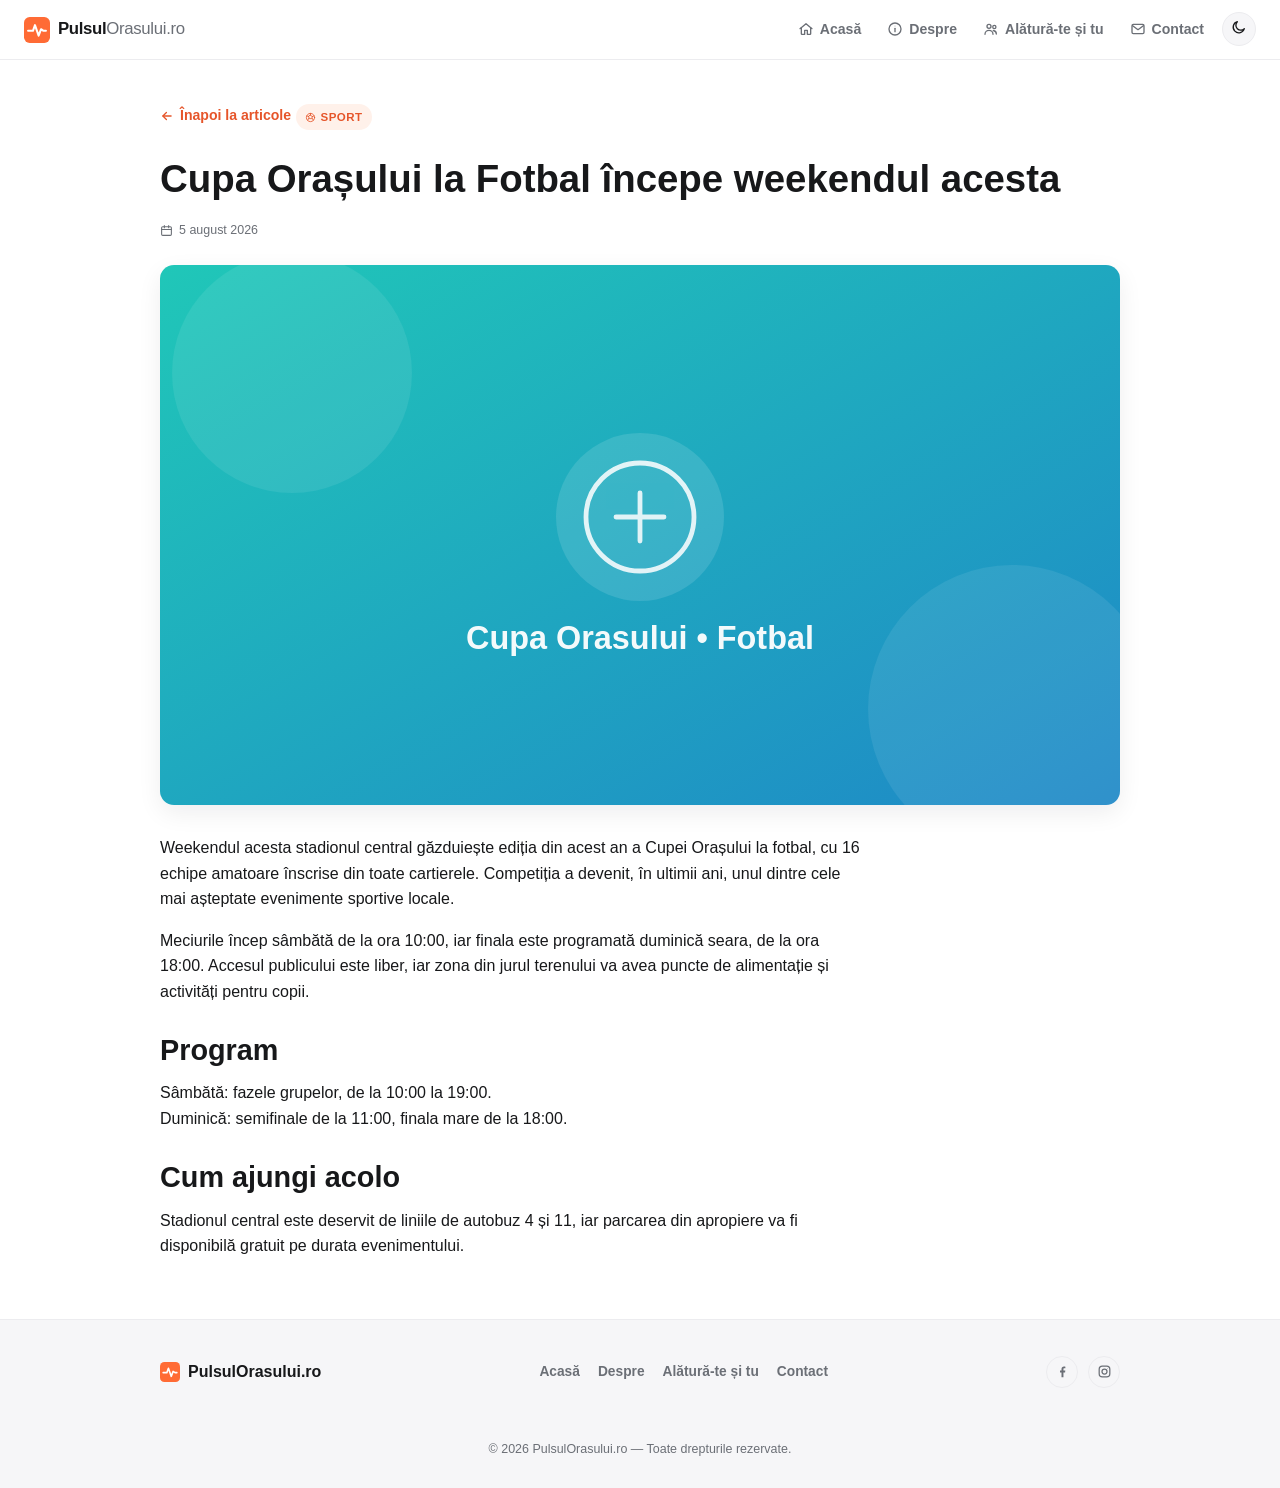
==== articol.html @ 979a91d8 "Add PulsulOrasului.ro minimalist blog template Static HTML/CSS/JS template: floating slim top nav (l" ====
<!DOCTYPE html>
<html lang="ro">
<head>
<meta charset="UTF-8">
<meta name="viewport" content="width=device-width, initial-scale=1.0">
<title>Cupa Orașului la Fotbal începe weekendul acesta — PulsulOrasului.ro</title>
<meta name="description" content="16 echipe locale se luptă pentru trofeu pe stadionul central. Program complet și reguli de acces.">
<link rel="icon" type="image/svg+xml" href="assets/img/favicon.svg">
<script>
(function () {
  try {
    var stored = localStorage.getItem('theme');
    var theme = stored || (window.matchMedia('(prefers-color-scheme: dark)').matches ? 'dark' : 'light');
    document.documentElement.setAttribute('data-theme', theme);
  } catch (e) {}
})();
</script>
<link rel="stylesheet" href="css/style.css">
</head>
<body>

<header class="site-nav">
  <div class="nav-inner">
    <a href="index.html" class="logo">
      <svg width="26" height="26" viewBox="0 0 64 64" aria-hidden="true">
        <rect width="64" height="64" rx="14" fill="#FF6B35"/>
        <polyline points="10,34 22,34 27,20 36,46 42,30 48,34 54,34" fill="none" stroke="#ffffff" stroke-width="5" stroke-linecap="round" stroke-linejoin="round"/>
      </svg>
      <span><span class="logo-strong">Pulsul</span><span class="logo-light">Orasului.ro</span></span>
    </a>
    <div class="nav-right">
      <nav class="nav-links" id="nav-links">
        <a href="index.html" class="nav-link">
          <svg viewBox="0 0 24 24" fill="none" stroke="currentColor" stroke-width="2" stroke-linecap="round" stroke-linejoin="round"><path d="M3 11.5 12 4l9 7.5"/><path d="M5 10v9a1 1 0 0 0 1 1h4v-6h4v6h4a1 1 0 0 0 1-1v-9"/></svg>
          Acasă
        </a>
        <a href="despre.html" class="nav-link">
          <svg viewBox="0 0 24 24" fill="none" stroke="currentColor" stroke-width="2" stroke-linecap="round" stroke-linejoin="round"><circle cx="12" cy="12" r="9"/><line x1="12" y1="11" x2="12" y2="16"/><circle cx="12" cy="7.5" r="0.6" fill="currentColor" stroke="none"/></svg>
          Despre
        </a>
        <a href="alatura-te.html" class="nav-link">
          <svg viewBox="0 0 24 24" fill="none" stroke="currentColor" stroke-width="2" stroke-linecap="round" stroke-linejoin="round"><circle cx="9" cy="8" r="3"/><path d="M3 20c0-3.3 2.7-6 6-6s6 2.7 6 6"/><circle cx="17" cy="9" r="2.4"/><path d="M15.5 14.2c2.6.4 4.5 2.6 4.5 5.3"/></svg>
          Alătură-te și tu
        </a>
        <a href="contact.html" class="nav-link">
          <svg viewBox="0 0 24 24" fill="none" stroke="currentColor" stroke-width="2" stroke-linecap="round" stroke-linejoin="round"><rect x="3" y="5" width="18" height="14" rx="2"/><path d="m4 7 8 6 8-6"/></svg>
          Contact
        </a>
      </nav>
      <button class="theme-toggle" id="theme-toggle" aria-label="Comută tema light/dark">
        <span class="icon-moon"><svg viewBox="0 0 24 24" fill="none" stroke="currentColor" stroke-width="2" stroke-linecap="round" stroke-linejoin="round"><path d="M20 14.5A8.5 8.5 0 1 1 9.5 4a7 7 0 0 0 10.5 10.5Z"/></svg></span>
        <span class="icon-sun"><svg viewBox="0 0 24 24" fill="none" stroke="currentColor" stroke-width="2" stroke-linecap="round" stroke-linejoin="round"><circle cx="12" cy="12" r="4.5"/><path d="M12 2.5v2.2M12 19.3v2.2M4.2 4.2l1.6 1.6M18.2 18.2l1.6 1.6M2.5 12h2.2M19.3 12h2.2M4.2 19.8l1.6-1.6M18.2 5.8l1.6-1.6"/></svg></span>
      </button>
      <button class="nav-burger" id="nav-burger" aria-label="Deschide meniul" aria-expanded="false">
        <svg viewBox="0 0 24 24" fill="none" stroke="currentColor" stroke-width="2" stroke-linecap="round"><line x1="4" y1="7" x2="20" y2="7"/><line x1="4" y1="12" x2="20" y2="12"/><line x1="4" y1="17" x2="20" y2="17"/></svg>
      </button>
    </div>
  </div>
</header>

<main class="container">
  <div class="article-head">
    <a class="back-link" href="index.html">
      <svg viewBox="0 0 24 24" fill="none" stroke="currentColor" stroke-width="2.2" stroke-linecap="round" stroke-linejoin="round"><line x1="19" y1="12" x2="5" y2="12"/><polyline points="11 6 5 12 11 18"/></svg>
      Înapoi la articole
    </a>
    <span class="tag">
      <svg viewBox="0 0 24 24" fill="none" stroke="currentColor" stroke-width="1.8" stroke-linecap="round" stroke-linejoin="round"><circle cx="12" cy="12" r="9"/><path d="M12 7l4 3-1.5 4.5h-5L8 10z"/><path d="M12 3v4M4.5 8.5l3.5 1.5M19.5 8.5 16 10M6 18l2-4M18 18l-2-4"/></svg>
      Sport
    </span>
    <h1 style="margin-top:10px;">Cupa Orașului la Fotbal începe weekendul acesta</h1>
    <div class="card-meta" style="margin-top:10px;">
      <svg viewBox="0 0 24 24" fill="none" stroke="currentColor" stroke-width="2" stroke-linecap="round" stroke-linejoin="round"><rect x="3" y="5" width="18" height="16" rx="2"/><line x1="3" y1="10" x2="21" y2="10"/><line x1="8" y1="3" x2="8" y2="7"/><line x1="16" y1="3" x2="16" y2="7"/></svg>
      5 august 2026
    </div>
  </div>

  <div class="article-cover">
    <img src="assets/img/slide-2.svg" alt="Cupa Orașului la Fotbal">
  </div>

  <div class="prose article-body">
    <p>Weekendul acesta stadionul central găzduiește ediția din acest an a Cupei Orașului la fotbal, cu 16 echipe amatoare înscrise din toate cartierele. Competiția a devenit, în ultimii ani, unul dintre cele mai așteptate evenimente sportive locale.</p>
    <p>Meciurile încep sâmbătă de la ora 10:00, iar finala este programată duminică seara, de la ora 18:00. Accesul publicului este liber, iar zona din jurul terenului va avea puncte de alimentație și activități pentru copii.</p>
    <h2>Program</h2>
    <p>Sâmbătă: fazele grupelor, de la 10:00 la 19:00.<br>
    Duminică: semifinale de la 11:00, finala mare de la 18:00.</p>
    <h2>Cum ajungi acolo</h2>
    <p>Stadionul central este deservit de liniile de autobuz 4 și 11, iar parcarea din apropiere va fi disponibilă gratuit pe durata evenimentului.</p>
  </div>
</main>

<footer class="site-footer">
  <div class="footer-inner">
    <div class="footer-brand">
      <svg width="20" height="20" viewBox="0 0 64 64" aria-hidden="true">
        <rect width="64" height="64" rx="14" fill="#FF6B35"/>
        <polyline points="10,34 22,34 27,20 36,46 42,30 48,34 54,34" fill="none" stroke="#ffffff" stroke-width="5" stroke-linecap="round" stroke-linejoin="round"/>
      </svg>
      PulsulOrasului.ro
    </div>
    <nav class="footer-links">
      <a href="index.html">Acasă</a>
      <a href="despre.html">Despre</a>
      <a href="alatura-te.html">Alătură-te și tu</a>
      <a href="contact.html">Contact</a>
    </nav>
    <div class="footer-social">
      <a href="#" aria-label="Facebook"><svg viewBox="0 0 24 24" fill="currentColor"><path d="M13.5 21v-7.6h2.6l.4-3h-3V8.4c0-.9.2-1.5 1.6-1.5H16.6V4.2c-.3 0-1.2-.1-2.3-.1-2.3 0-3.9 1.4-3.9 3.9v2.4H8v3h2.4V21Z"/></svg></a>
      <a href="#" aria-label="Instagram"><svg viewBox="0 0 24 24" fill="none" stroke="currentColor" stroke-width="2"><rect x="3.5" y="3.5" width="17" height="17" rx="5"/><circle cx="12" cy="12" r="4"/><circle cx="17" cy="7" r="0.6" fill="currentColor" stroke="none"/></svg></a>
    </div>
  </div>
  <div class="footer-bottom">© 2026 PulsulOrasului.ro — Toate drepturile rezervate.</div>
</footer>

<script src="js/main.js"></script>
</body>
</html>
---- css/style.css ----
/* ============================================================
   PulsulOrasului.ro — sablon minimalist modern pentru blog
   ============================================================ */

/* ---------- Reset ---------- */
*, *::before, *::after { box-sizing: border-box; }
html, body, h1, h2, h3, h4, p, ul, ol, figure { margin: 0; }
ul { padding: 0; list-style: none; }
img { max-width: 100%; display: block; }
a { color: inherit; text-decoration: none; }
button { font: inherit; cursor: pointer; }

/* ---------- Design tokens ---------- */
:root {
  --bg: #ffffff;
  --bg-alt: #f6f6f8;
  --text: #17181a;
  --text-muted: #6b6f76;
  --border: #ececef;
  --card-bg: #ffffff;
  --nav-bg: #ffffff;
  --shadow: rgba(20, 20, 30, 0.07);
  --shadow-strong: rgba(20, 20, 30, 0.14);

  --accent: #ff6b35;
  --accent-dark: #e6552a;
  --accent-soft: #fff1ea;
  --accent-2: #2ec4b6;
  --accent-3: #7c5cff;

  --radius: 14px;
  --radius-sm: 8px;
  --nav-height: 60px;

  --font: -apple-system, BlinkMacSystemFont, "Segoe UI", Roboto, Helvetica, Arial, sans-serif;

  color-scheme: light;
}

:root[data-theme="dark"] {
  --bg: #121214;
  --bg-alt: #1a1a1d;
  --text: #f2f2f3;
  --text-muted: #9a9ca3;
  --border: #2a2b2f;
  --card-bg: #1a1a1d;
  --nav-bg: #121214;
  --shadow: rgba(0, 0, 0, 0.35);
  --shadow-strong: rgba(0, 0, 0, 0.5);

  --accent: #ff7a4d;
  --accent-dark: #ff6b35;
  --accent-soft: #2a1e18;
  --accent-2: #3fd6c7;
  --accent-3: #9583ff;

  color-scheme: dark;
}

body {
  font-family: var(--font);
  background: var(--bg);
  color: var(--text);
  line-height: 1.6;
  padding-top: var(--nav-height);
  -webkit-font-smoothing: antialiased;
  transition: background-color .25s ease, color .25s ease;
}

.container {
  max-width: 1000px;
  margin: 0 auto;
  padding: 0 20px;
}

h1, h2, h3 { line-height: 1.25; font-weight: 700; }
h1 { font-size: clamp(1.8rem, 4vw, 2.4rem); }
h2 { font-size: clamp(1.4rem, 3vw, 1.8rem); }

p { color: var(--text-muted); }

/* ============================================================
   NAV — floating, slim, fixed. Never changes on scroll.
   ============================================================ */
.site-nav {
  position: fixed;
  top: 0; left: 0; right: 0;
  height: var(--nav-height);
  width: 100%;
  background: var(--nav-bg);
  border-bottom: 1px solid var(--border);
  z-index: 1000;
}

.nav-inner {
  max-width: 100%;
  height: 100%;
  padding: 0 24px;
  margin: 0 auto;
  display: flex;
  align-items: center;
  justify-content: space-between;
  gap: 16px;
}

/* Logo */
.logo {
  display: flex;
  align-items: center;
  gap: 8px;
  font-weight: 800;
  font-size: 1.05rem;
  letter-spacing: -0.02em;
  white-space: nowrap;
  flex-shrink: 0;
}
.logo svg { flex-shrink: 0; }
.logo .logo-strong { color: var(--text); }
.logo .logo-light { color: var(--text-muted); font-weight: 500; }

/* Right side group: links + theme toggle + burger */
.nav-right {
  display: flex;
  align-items: center;
  gap: 6px;
}

.nav-links {
  display: flex;
  align-items: center;
  gap: 2px;
}

.nav-link {
  display: flex;
  align-items: center;
  gap: 6px;
  padding: 8px 12px;
  border-radius: var(--radius-sm);
  font-size: 0.88rem;
  font-weight: 600;
  color: var(--text-muted);
  transition: background-color .15s ease, color .15s ease;
}
.nav-link svg { width: 16px; height: 16px; flex-shrink: 0; }
.nav-link:hover { color: var(--text); background: var(--bg-alt); }
.nav-link.active { color: var(--accent); }

/* Theme toggle button */
.theme-toggle {
  display: flex;
  align-items: center;
  justify-content: center;
  width: 34px;
  height: 34px;
  border: 1px solid var(--border);
  border-radius: 50%;
  background: var(--bg-alt);
  color: var(--text);
  flex-shrink: 0;
}
.theme-toggle svg { width: 16px; height: 16px; }
.theme-toggle .icon-sun { display: none; }
:root[data-theme="dark"] .theme-toggle .icon-moon { display: none; }
:root[data-theme="dark"] .theme-toggle .icon-sun { display: block; }

/* Burger (mobile) */
.nav-burger {
  display: none;
  width: 34px;
  height: 34px;
  border: 1px solid var(--border);
  border-radius: var(--radius-sm);
  background: var(--bg-alt);
  align-items: center;
  justify-content: center;
  flex-shrink: 0;
}
.nav-burger svg { width: 18px; height: 18px; }

@media (max-width: 720px) {
  .nav-links {
    position: fixed;
    top: var(--nav-height);
    left: 0; right: 0;
    background: var(--nav-bg);
    border-bottom: 1px solid var(--border);
    flex-direction: column;
    align-items: stretch;
    padding: 8px;
    gap: 2px;
    transform: translateY(-8px);
    opacity: 0;
    pointer-events: none;
    transition: opacity .18s ease, transform .18s ease;
  }
  .nav-links.open {
    opacity: 1;
    transform: translateY(0);
    pointer-events: auto;
  }
  .nav-link { padding: 12px 14px; }
  .nav-burger { display: flex; }
}

/* ============================================================
   HERO SLIDESHOW
   ============================================================ */
.hero {
  background: var(--bg-alt);
  padding: 20px 0;
  border-bottom: 1px solid var(--border);
}

.hero-slider {
  position: relative;
  max-width: 1000px;
  margin: 0 auto;
  aspect-ratio: 16 / 9;
  overflow: hidden;
  border-radius: var(--radius);
  box-shadow: 0 8px 24px var(--shadow);
}

.slides { position: relative; width: 100%; height: 100%; }

.slide {
  position: absolute;
  inset: 0;
  opacity: 0;
  visibility: hidden;
  transition: opacity .7s ease;
}
.slide.active { opacity: 1; visibility: visible; z-index: 1; }

.slide img {
  width: 100%;
  height: 100%;
  object-fit: cover;
}

.slider-arrow {
  position: absolute;
  top: 50%;
  transform: translateY(-50%);
  width: 38px;
  height: 38px;
  border: none;
  border-radius: 50%;
  background: rgba(20, 20, 20, 0.38);
  color: #fff;
  display: flex;
  align-items: center;
  justify-content: center;
  z-index: 2;
  backdrop-filter: blur(2px);
  transition: background-color .15s ease;
}
.slider-arrow:hover { background: rgba(20, 20, 20, 0.6); }
.slider-arrow svg { width: 18px; height: 18px; }
.slider-arrow.prev { left: 12px; }
.slider-arrow.next { right: 12px; }

.slider-dots {
  position: absolute;
  bottom: 12px;
  left: 0; right: 0;
  display: flex;
  justify-content: center;
  gap: 6px;
  z-index: 2;
}
.slider-dot {
  width: 7px; height: 7px;
  border-radius: 50%;
  background: rgba(255,255,255,0.55);
  border: none;
  padding: 0;
}
.slider-dot.active { background: #fff; width: 18px; border-radius: 4px; }

/* ============================================================
   PAGE SECTIONS
   ============================================================ */
.section { padding: 48px 0; }
.section-head {
  display: flex;
  align-items: baseline;
  justify-content: space-between;
  margin-bottom: 24px;
  gap: 12px;
}
.section-head p { margin: 0; }

.intro { padding: 44px 0 8px; }
.intro h1 { margin-bottom: 10px; }
.intro .lead { font-size: 1.05rem; max-width: 640px; }

/* ---------- Article grid (no sidebar) ---------- */
.article-grid {
  display: grid;
  grid-template-columns: repeat(auto-fill, minmax(260px, 1fr));
  gap: 26px;
}

.card {
  background: var(--card-bg);
  border: 1px solid var(--border);
  border-radius: var(--radius);
  overflow: hidden;
  transition: transform .18s ease, box-shadow .18s ease;
  display: flex;
  flex-direction: column;
}
.card:hover { transform: translateY(-4px); box-shadow: 0 12px 28px var(--shadow); }

.card-thumb {
  aspect-ratio: 16 / 9;
  width: 100%;
  overflow: hidden;
  background: var(--bg-alt);
}
.card-thumb img { width: 100%; height: 100%; object-fit: cover; transition: transform .3s ease; }
.card:hover .card-thumb img { transform: scale(1.05); }

.card-body { padding: 16px 18px 20px; display: flex; flex-direction: column; gap: 8px; flex: 1; }

.tag {
  display: inline-flex;
  align-items: center;
  gap: 5px;
  align-self: flex-start;
  font-size: 0.72rem;
  font-weight: 700;
  text-transform: uppercase;
  letter-spacing: .04em;
  color: var(--accent-dark);
  background: var(--accent-soft);
  padding: 4px 9px;
  border-radius: 999px;
}
.tag svg { width: 11px; height: 11px; }

.card h3 { font-size: 1.05rem; }
.card p { font-size: 0.9rem; margin: 0; }

.card-meta {
  margin-top: auto;
  padding-top: 8px;
  display: flex;
  align-items: center;
  gap: 6px;
  font-size: 0.78rem;
  color: var(--text-muted);
}
.card-meta svg { width: 13px; height: 13px; }

/* ---------- Buttons ---------- */
.btn {
  display: inline-flex;
  align-items: center;
  gap: 8px;
  padding: 11px 20px;
  border-radius: 999px;
  font-weight: 700;
  font-size: 0.92rem;
  border: 1px solid transparent;
}
.btn-primary { background: var(--accent); color: #fff; }
.btn-primary:hover { background: var(--accent-dark); }
.btn-ghost { background: transparent; border-color: var(--border); color: var(--text); }
.btn-ghost:hover { background: var(--bg-alt); }

/* ---------- Content pages (Despre / Alătură-te / Contact) ---------- */
.page-hero {
  padding: 52px 0 8px;
  border-bottom: 1px solid var(--border);
  margin-bottom: 40px;
}
.page-hero .eyebrow {
  color: var(--accent-dark);
  font-weight: 700;
  font-size: 0.8rem;
  text-transform: uppercase;
  letter-spacing: .06em;
  margin-bottom: 8px;
}

.prose { max-width: 700px; }
.prose h2 { margin: 28px 0 12px; }
.prose p { margin-bottom: 14px; }

.icon-grid {
  display: grid;
  grid-template-columns: repeat(auto-fit, minmax(220px, 1fr));
  gap: 20px;
  margin-top: 28px;
}
.icon-card {
  border: 1px solid var(--border);
  border-radius: var(--radius);
  padding: 20px;
  background: var(--card-bg);
}
.icon-card .icon-wrap {
  width: 38px; height: 38px;
  border-radius: 10px;
  background: var(--accent-soft);
  color: var(--accent-dark);
  display: flex; align-items: center; justify-content: center;
  margin-bottom: 12px;
}
.icon-card .icon-wrap svg { width: 18px; height: 18px; }
.icon-card h3 { font-size: 1rem; margin-bottom: 6px; }
.icon-card p { font-size: 0.88rem; margin: 0; }

/* ---------- Form (Contact) ---------- */
.form { max-width: 560px; display: flex; flex-direction: column; gap: 16px; }
.form label { font-size: 0.85rem; font-weight: 700; margin-bottom: 6px; display: block; }
.form input, .form textarea {
  width: 100%;
  padding: 11px 14px;
  border-radius: var(--radius-sm);
  border: 1px solid var(--border);
  background: var(--bg-alt);
  color: var(--text);
  font: inherit;
  resize: vertical;
}
.form input:focus, .form textarea:focus { outline: 2px solid var(--accent); outline-offset: 1px; }

.contact-info {
  display: flex;
  flex-direction: column;
  gap: 14px;
  margin-top: 30px;
}
.contact-info .row { display: flex; align-items: center; gap: 10px; font-size: 0.92rem; }
.contact-info svg { width: 16px; height: 16px; color: var(--accent-dark); flex-shrink: 0; }

/* ---------- Single article page ---------- */
.article-head { padding: 44px 0 24px; }
.article-cover {
  aspect-ratio: 16 / 9;
  border-radius: var(--radius);
  overflow: hidden;
  margin-bottom: 30px;
  box-shadow: 0 8px 24px var(--shadow);
}
.article-cover img { width: 100%; height: 100%; object-fit: cover; }
.article-body p { color: var(--text); margin-bottom: 16px; }
.back-link {
  display: inline-flex;
  align-items: center;
  gap: 6px;
  font-weight: 700;
  font-size: 0.88rem;
  color: var(--accent-dark);
  margin-bottom: 18px;
}
.back-link svg { width: 14px; height: 14px; }

/* ============================================================
   FOOTER — full width
   ============================================================ */
.site-footer {
  width: 100%;
  background: var(--bg-alt);
  border-top: 1px solid var(--border);
  margin-top: 60px;
}
.footer-inner {
  max-width: 1000px;
  margin: 0 auto;
  padding: 36px 20px;
  display: flex;
  flex-wrap: wrap;
  align-items: center;
  justify-content: space-between;
  gap: 16px;
}
.footer-brand { display: flex; align-items: center; gap: 8px; font-weight: 800; }
.footer-links { display: flex; gap: 18px; flex-wrap: wrap; }
.footer-links a { font-size: 0.86rem; color: var(--text-muted); font-weight: 600; }
.footer-links a:hover { color: var(--accent); }
.footer-social { display: flex; gap: 10px; }
.footer-social a {
  width: 32px; height: 32px;
  border: 1px solid var(--border);
  border-radius: 50%;
  display: flex; align-items: center; justify-content: center;
  color: var(--text-muted);
}
.footer-social a:hover { color: var(--accent); border-color: var(--accent); }
.footer-social svg { width: 15px; height: 15px; }
.footer-bottom {
  text-align: center;
  font-size: 0.78rem;
  color: var(--text-muted);
  padding: 16px 20px 28px;
}
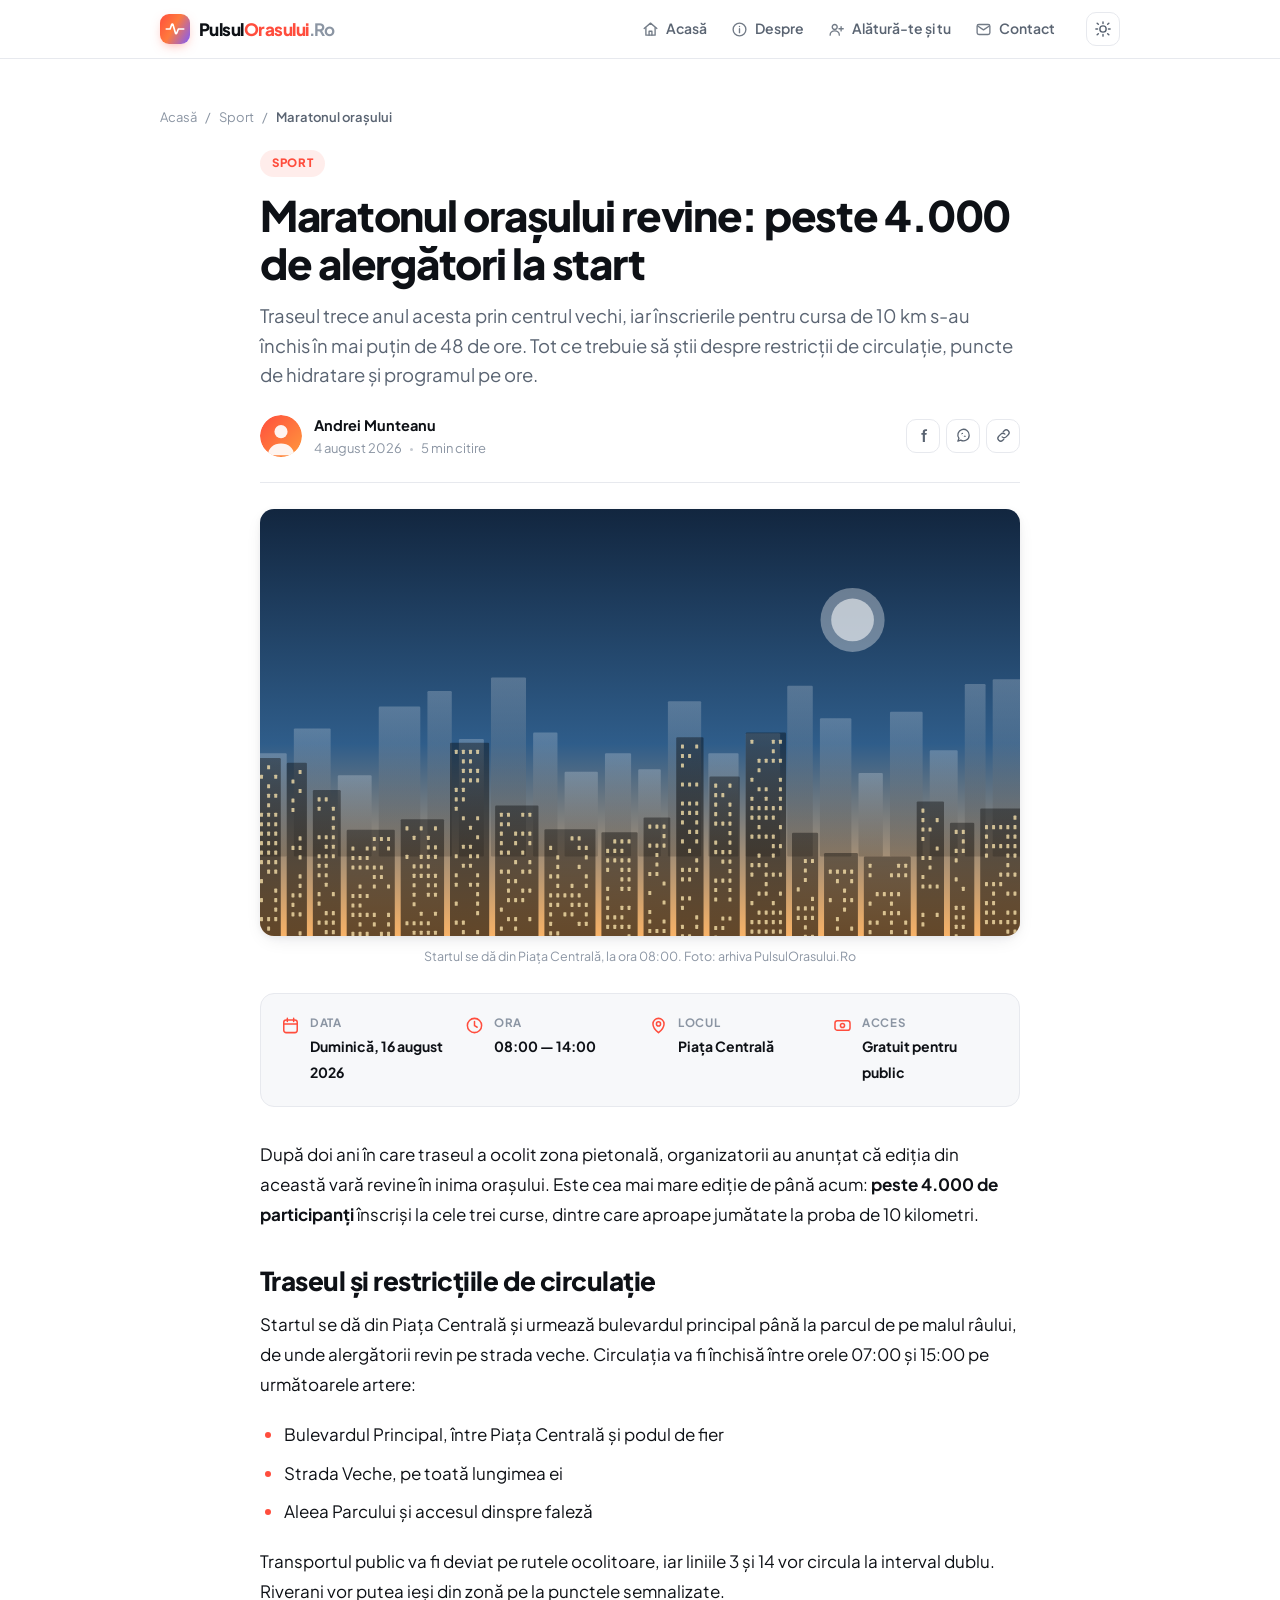
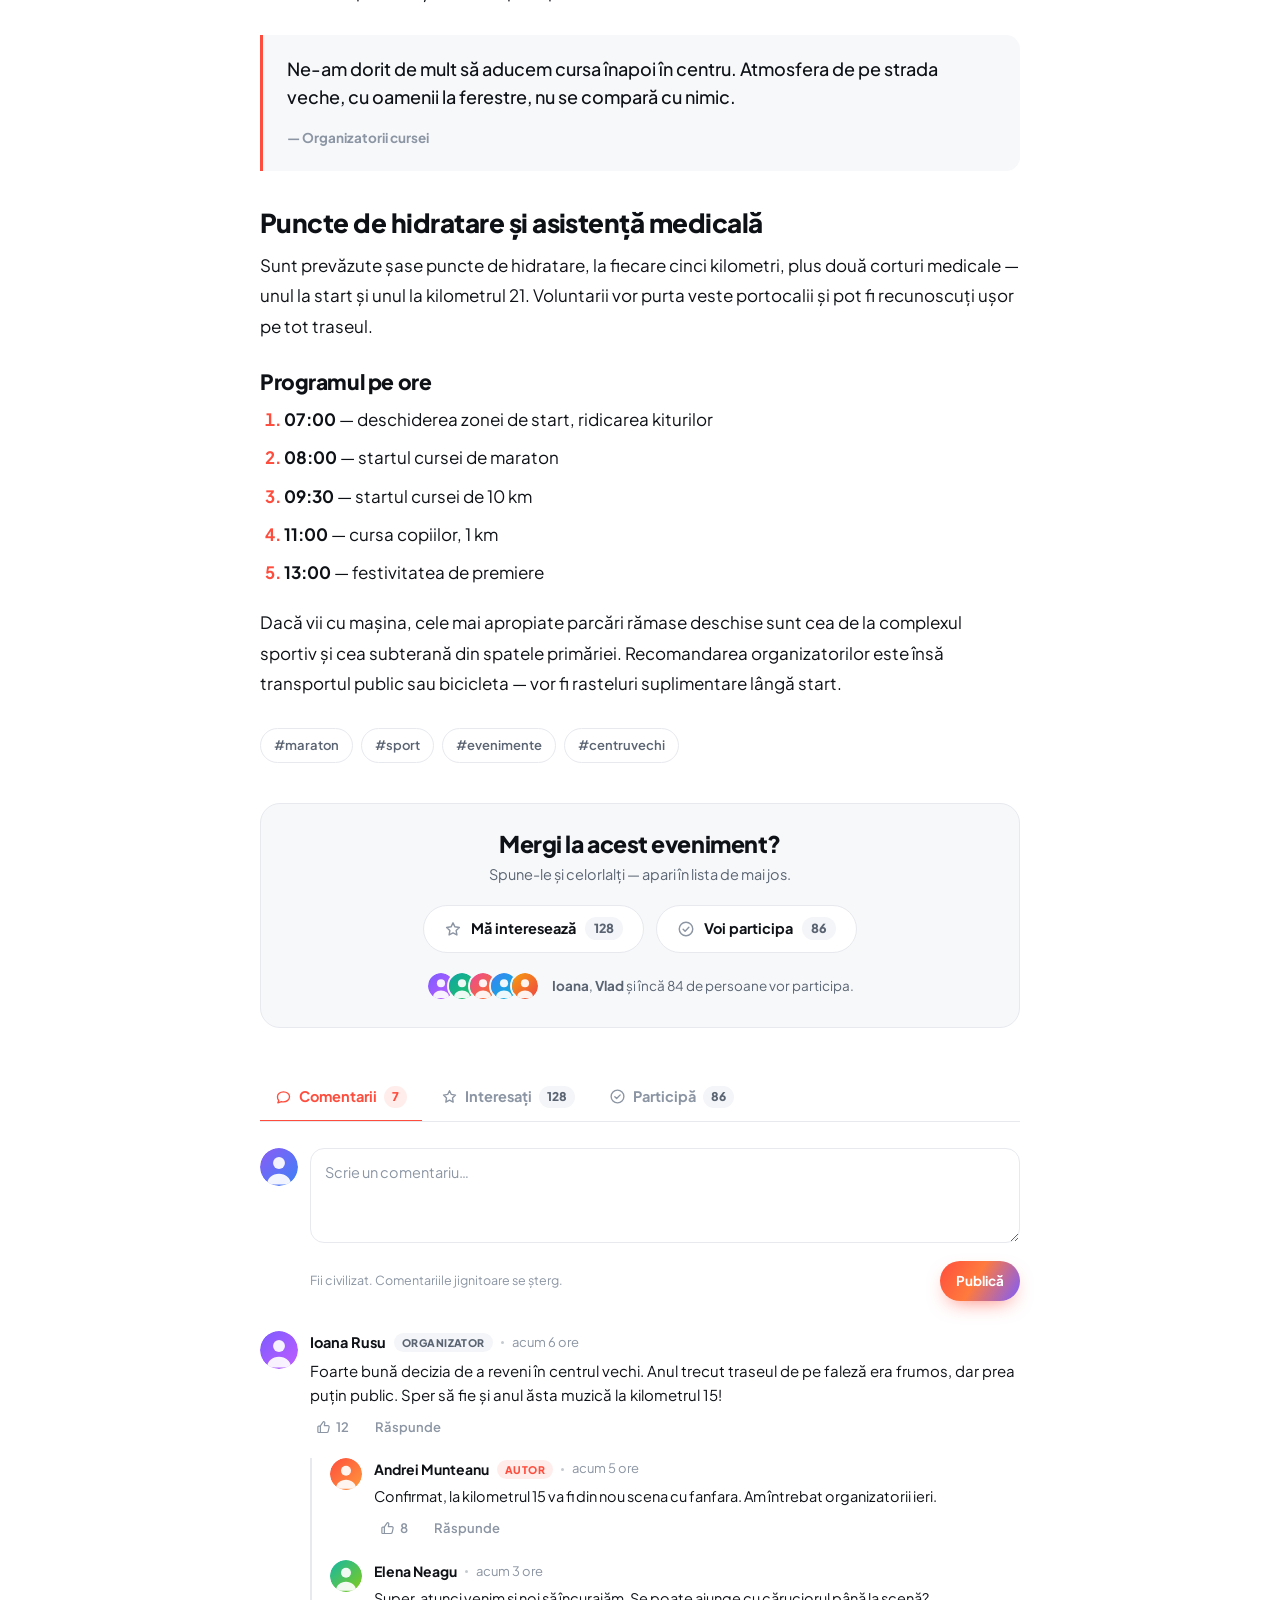
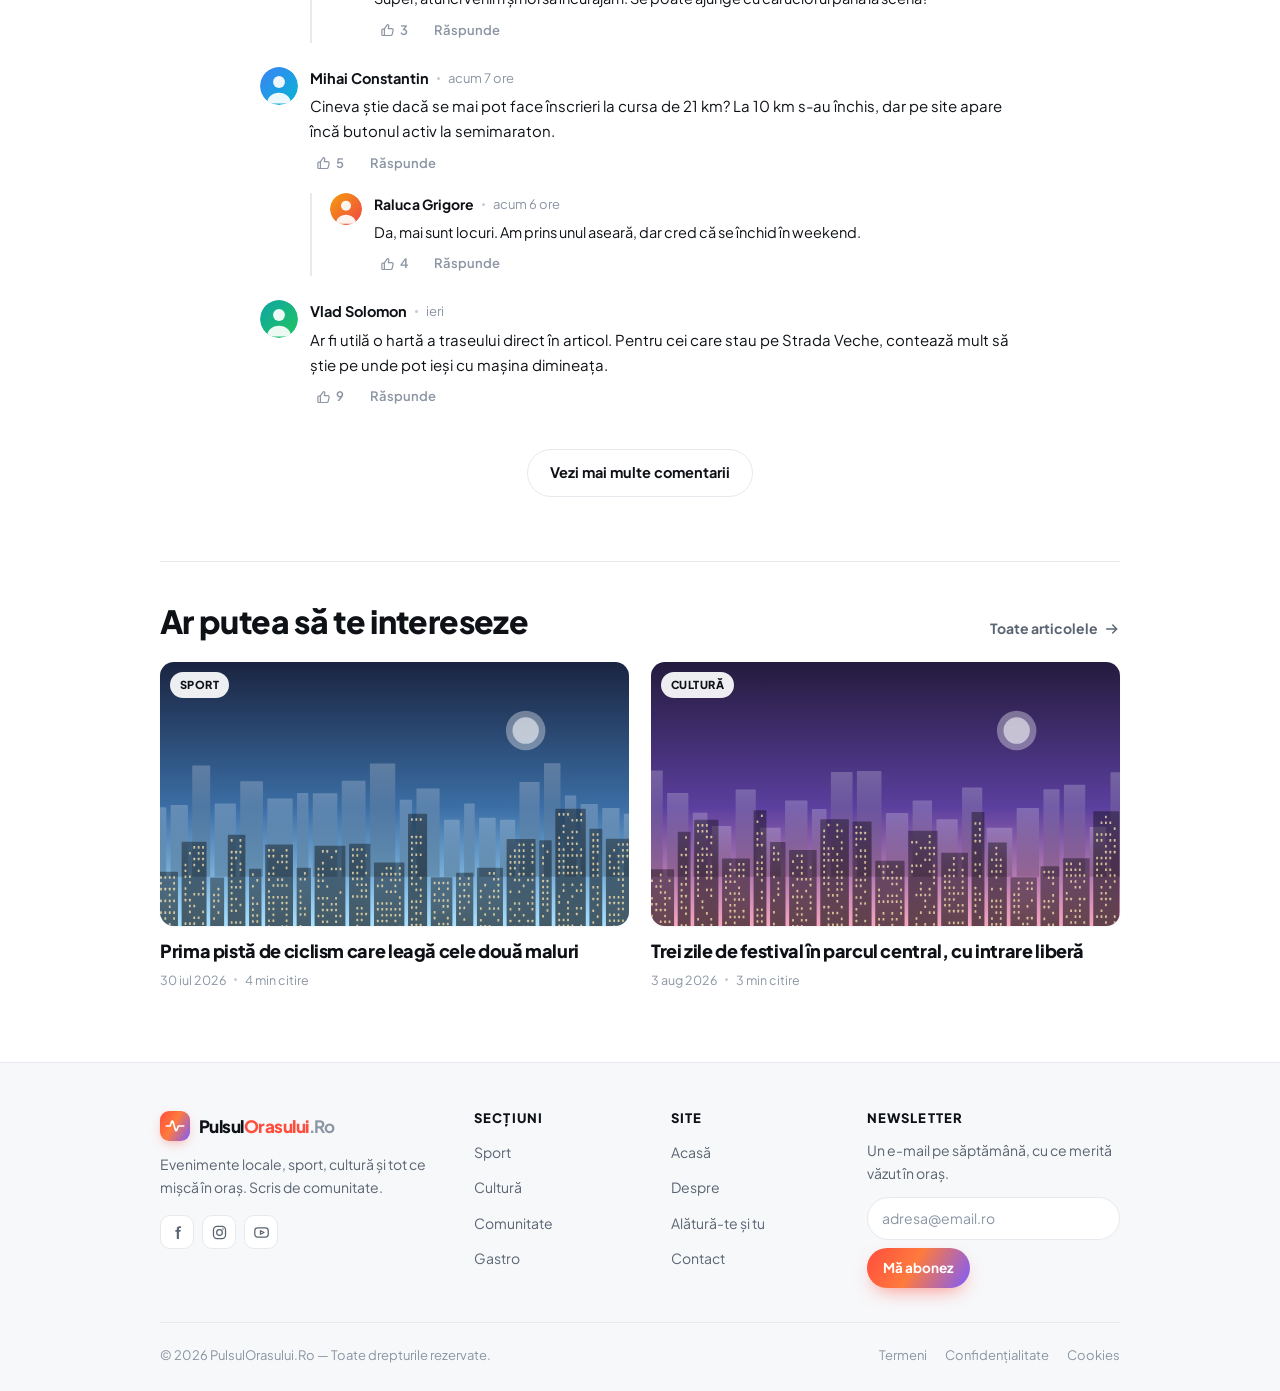
==== commit 62047898: "Adaugă pagina de articol cu participare la eveniment și comentarii - antet cu autor, dată și butoane" ====
--- a/articol.html
+++ b/articol.html
@@ -1,118 +1,763 @@
 <!DOCTYPE html>
-<html lang="ro">
+<html lang="ro" data-theme="light">
 <head>
-<meta charset="UTF-8">
-<meta name="viewport" content="width=device-width, initial-scale=1.0">
-<title>Cupa Orașului la Fotbal începe weekendul acesta — PulsulOrasului.ro</title>
-<meta name="description" content="16 echipe locale se luptă pentru trofeu pe stadionul central. Program complet și reguli de acces.">
-<link rel="icon" type="image/svg+xml" href="assets/img/favicon.svg">
+<meta charset="utf-8">
+<meta name="viewport" content="width=device-width, initial-scale=1, viewport-fit=cover">
+<title>Maratonul orașului revine: peste 4.000 de alergători la start — PulsulOrasului.Ro</title>
+<meta name="description" content="Traseul trece anul acesta prin centrul vechi. Tot ce trebuie să știi despre restricții, puncte de hidratare și program.">
+<meta name="theme-color" content="#ffffff" media="(prefers-color-scheme: light)">
+<meta name="theme-color" content="#0d1015" media="(prefers-color-scheme: dark)">
+
+<link rel="icon" href="assets/img/favicon.svg" type="image/svg+xml">
+<link rel="preconnect" href="https://fonts.googleapis.com">
+<link rel="preconnect" href="https://fonts.gstatic.com" crossorigin>
+<link href="https://fonts.googleapis.com/css2?family=Plus+Jakarta+Sans:wght@400;500;600;700;800&display=swap" rel="stylesheet">
+<link rel="stylesheet" href="assets/css/style.css">
+
+<!-- Setează tema ÎNAINTE de randare, ca să nu apară un flash alb pe dark mode -->
 <script>
 (function () {
   try {
-    var stored = localStorage.getItem('theme');
-    var theme = stored || (window.matchMedia('(prefers-color-scheme: dark)').matches ? 'dark' : 'light');
+    var saved = localStorage.getItem('po-theme');
+    var theme = saved || (window.matchMedia('(prefers-color-scheme: dark)').matches ? 'dark' : 'light');
     document.documentElement.setAttribute('data-theme', theme);
   } catch (e) {}
 })();
 </script>
-<link rel="stylesheet" href="css/style.css">
 </head>
-<body>
-
-<header class="site-nav">
-  <div class="nav-inner">
-    <a href="index.html" class="logo">
-      <svg width="26" height="26" viewBox="0 0 64 64" aria-hidden="true">
-        <rect width="64" height="64" rx="14" fill="#FF6B35"/>
-        <polyline points="10,34 22,34 27,20 36,46 42,30 48,34 54,34" fill="none" stroke="#ffffff" stroke-width="5" stroke-linecap="round" stroke-linejoin="round"/>
-      </svg>
-      <span><span class="logo-strong">Pulsul</span><span class="logo-light">Orasului.ro</span></span>
+
+<!--
+  data-logged-in="false" → butoanele de participare și formularele de comentariu
+  trimit spre login.html. Când implementezi autentificarea, pui "true" din server
+  (și, opțional, data-user-name / data-user-avatar pentru formularul de comentariu).
+-->
+<body data-logged-in="false"
+      data-user-name="Utilizator nou"
+      data-user-avatar="assets/img/avatars/cristi.svg">
+
+<a class="skip-link" href="#main">Sari la conținut</a>
+
+<!-- ============================ BARA DE MENIU ============================ -->
+<header class="site-header">
+  <div class="nav">
+
+    <a class="logo" href="index.html" aria-label="PulsulOrasului.Ro — Acasă">
+      <span class="logo__mark" aria-hidden="true">
+        <svg viewBox="0 0 32 32" fill="none">
+          <path d="M2 16h6.2l2.6-7.4a1 1 0 0 1 1.9.05l4.1 14.2a1 1 0 0 0 1.9.04L21.4 16H30"
+                stroke="currentColor" stroke-width="2.6" stroke-linecap="round" stroke-linejoin="round"/>
+        </svg>
+      </span>
+      <span class="logo__text">
+        Pulsul<span class="logo__accent">Orasului</span><span class="logo__tld">.Ro</span>
+      </span>
     </a>
-    <div class="nav-right">
-      <nav class="nav-links" id="nav-links">
-        <a href="index.html" class="nav-link">
-          <svg viewBox="0 0 24 24" fill="none" stroke="currentColor" stroke-width="2" stroke-linecap="round" stroke-linejoin="round"><path d="M3 11.5 12 4l9 7.5"/><path d="M5 10v9a1 1 0 0 0 1 1h4v-6h4v6h4a1 1 0 0 0 1-1v-9"/></svg>
-          Acasă
-        </a>
-        <a href="despre.html" class="nav-link">
-          <svg viewBox="0 0 24 24" fill="none" stroke="currentColor" stroke-width="2" stroke-linecap="round" stroke-linejoin="round"><circle cx="12" cy="12" r="9"/><line x1="12" y1="11" x2="12" y2="16"/><circle cx="12" cy="7.5" r="0.6" fill="currentColor" stroke="none"/></svg>
-          Despre
-        </a>
-        <a href="alatura-te.html" class="nav-link">
-          <svg viewBox="0 0 24 24" fill="none" stroke="currentColor" stroke-width="2" stroke-linecap="round" stroke-linejoin="round"><circle cx="9" cy="8" r="3"/><path d="M3 20c0-3.3 2.7-6 6-6s6 2.7 6 6"/><circle cx="17" cy="9" r="2.4"/><path d="M15.5 14.2c2.6.4 4.5 2.6 4.5 5.3"/></svg>
-          Alătură-te și tu
-        </a>
-        <a href="contact.html" class="nav-link">
-          <svg viewBox="0 0 24 24" fill="none" stroke="currentColor" stroke-width="2" stroke-linecap="round" stroke-linejoin="round"><rect x="3" y="5" width="18" height="14" rx="2"/><path d="m4 7 8 6 8-6"/></svg>
-          Contact
-        </a>
-      </nav>
-      <button class="theme-toggle" id="theme-toggle" aria-label="Comută tema light/dark">
-        <span class="icon-moon"><svg viewBox="0 0 24 24" fill="none" stroke="currentColor" stroke-width="2" stroke-linecap="round" stroke-linejoin="round"><path d="M20 14.5A8.5 8.5 0 1 1 9.5 4a7 7 0 0 0 10.5 10.5Z"/></svg></span>
-        <span class="icon-sun"><svg viewBox="0 0 24 24" fill="none" stroke="currentColor" stroke-width="2" stroke-linecap="round" stroke-linejoin="round"><circle cx="12" cy="12" r="4.5"/><path d="M12 2.5v2.2M12 19.3v2.2M4.2 4.2l1.6 1.6M18.2 18.2l1.6 1.6M2.5 12h2.2M19.3 12h2.2M4.2 19.8l1.6-1.6M18.2 5.8l1.6-1.6"/></svg></span>
+
+    <nav class="nav__menu" id="nav-menu" aria-label="Meniu principal">
+      <ul>
+        <li>
+          <a class="nav__link" href="index.html">
+            <svg class="ico" viewBox="0 0 24 24" aria-hidden="true">
+              <path d="M3 10.5 12 3l9 7.5"/><path d="M5.5 9.5V20h13V9.5"/><path d="M10 20v-5.5h4V20"/>
+            </svg>
+            <span>Acasă</span>
+          </a>
+        </li>
+        <li>
+          <a class="nav__link" href="despre.html">
+            <svg class="ico" viewBox="0 0 24 24" aria-hidden="true">
+              <circle cx="12" cy="12" r="9"/><path d="M12 11v5.5"/><path d="M12 7.6v.1"/>
+            </svg>
+            <span>Despre</span>
+          </a>
+        </li>
+        <li>
+          <a class="nav__link" href="alatura-te.html">
+            <svg class="ico" viewBox="0 0 24 24" aria-hidden="true">
+              <circle cx="9.5" cy="8.5" r="3.5"/><path d="M3 20c0-3.6 2.9-6 6.5-6s6.5 2.4 6.5 6"/>
+              <path d="M18.5 8v6"/><path d="M21.5 11h-6"/>
+            </svg>
+            <span>Alătură-te și tu</span>
+          </a>
+        </li>
+        <li>
+          <a class="nav__link" href="contact.html">
+            <svg class="ico" viewBox="0 0 24 24" aria-hidden="true">
+              <rect x="3" y="5" width="18" height="14" rx="2.5"/><path d="m3.8 7 8.2 5.6L20.2 7"/>
+            </svg>
+            <span>Contact</span>
+          </a>
+        </li>
+      </ul>
+    </nav>
+
+    <div class="nav__actions">
+      <button class="theme-toggle" id="theme-toggle" type="button"
+              aria-label="Schimbă tema" title="Schimbă tema (întuneric / luminos)">
+        <svg class="ico ico--sun" viewBox="0 0 24 24" aria-hidden="true">
+          <circle cx="12" cy="12" r="4.2"/>
+          <path d="M12 2.5v2.2M12 19.3v2.2M4.2 4.2l1.6 1.6M18.2 18.2l1.6 1.6M2.5 12h2.2M19.3 12h2.2M4.2 19.8l1.6-1.6M18.2 5.8l1.6-1.6"/>
+        </svg>
+        <svg class="ico ico--moon" viewBox="0 0 24 24" aria-hidden="true">
+          <path d="M20.5 14.3A8.6 8.6 0 0 1 9.7 3.5a8.6 8.6 0 1 0 10.8 10.8Z"/>
+        </svg>
       </button>
-      <button class="nav-burger" id="nav-burger" aria-label="Deschide meniul" aria-expanded="false">
-        <svg viewBox="0 0 24 24" fill="none" stroke="currentColor" stroke-width="2" stroke-linecap="round"><line x1="4" y1="7" x2="20" y2="7"/><line x1="4" y1="12" x2="20" y2="12"/><line x1="4" y1="17" x2="20" y2="17"/></svg>
+
+      <button class="nav__burger" id="nav-burger" type="button"
+              aria-label="Deschide meniul" aria-expanded="false" aria-controls="nav-menu">
+        <span></span><span></span><span></span>
       </button>
     </div>
+
   </div>
 </header>
 
-<main class="container">
-  <div class="article-head">
-    <a class="back-link" href="index.html">
-      <svg viewBox="0 0 24 24" fill="none" stroke="currentColor" stroke-width="2.2" stroke-linecap="round" stroke-linejoin="round"><line x1="19" y1="12" x2="5" y2="12"/><polyline points="11 6 5 12 11 18"/></svg>
-      Înapoi la articole
-    </a>
-    <span class="tag">
-      <svg viewBox="0 0 24 24" fill="none" stroke="currentColor" stroke-width="1.8" stroke-linecap="round" stroke-linejoin="round"><circle cx="12" cy="12" r="9"/><path d="M12 7l4 3-1.5 4.5h-5L8 10z"/><path d="M12 3v4M4.5 8.5l3.5 1.5M19.5 8.5 16 10M6 18l2-4M18 18l-2-4"/></svg>
-      Sport
-    </span>
-    <h1 style="margin-top:10px;">Cupa Orașului la Fotbal începe weekendul acesta</h1>
-    <div class="card-meta" style="margin-top:10px;">
-      <svg viewBox="0 0 24 24" fill="none" stroke="currentColor" stroke-width="2" stroke-linecap="round" stroke-linejoin="round"><rect x="3" y="5" width="18" height="16" rx="2"/><line x1="3" y1="10" x2="21" y2="10"/><line x1="8" y1="3" x2="8" y2="7"/><line x1="16" y1="3" x2="16" y2="7"/></svg>
-      5 august 2026
+<!-- bara de progres a citirii -->
+<div class="read-progress" id="read-progress" aria-hidden="true"><span></span></div>
+
+<main id="main">
+  <div class="wrap">
+
+    <!-- Firimituri -->
+    <nav class="crumbs" aria-label="Navigare">
+      <a href="index.html">Acasă</a>
+      <span aria-hidden="true">/</span>
+      <a href="#">Sport</a>
+      <span aria-hidden="true">/</span>
+      <span class="crumbs__current">Maratonul orașului</span>
+    </nav>
+
+    <article class="post">
+
+      <!-- ======================= ANTETUL ARTICOLULUI ======================= -->
+      <header class="post__head">
+        <span class="post__cat">Sport</span>
+        <h1 class="post__title">Maratonul orașului revine: peste 4.000 de alergători la start</h1>
+        <p class="post__lead">
+          Traseul trece anul acesta prin centrul vechi, iar înscrierile pentru cursa de 10 km
+          s-au închis în mai puțin de 48 de ore. Tot ce trebuie să știi despre restricții de
+          circulație, puncte de hidratare și programul pe ore.
+        </p>
+
+        <div class="post__meta">
+          <img class="post__avatar" src="assets/img/avatars/andrei.svg" alt="" width="96" height="96">
+          <div class="post__by">
+            <a class="post__author" href="#">Andrei Munteanu</a>
+            <div class="post__sub">
+              <time datetime="2026-08-04">4 august 2026</time>
+              <span class="dot" aria-hidden="true"></span>
+              <span>5 min citire</span>
+            </div>
+          </div>
+
+          <div class="post__share">
+            <button class="icon-btn" type="button" aria-label="Distribuie pe Facebook">
+              <svg viewBox="0 0 24 24" aria-hidden="true"><path d="M14 8.5V7a1.5 1.5 0 0 1 1.5-1.5H17V3h-2.2A3.8 3.8 0 0 0 11 6.8v1.7H9V11h2v10h3V11h2.2l.4-2.5H14Z" fill="currentColor" stroke="none"/></svg>
+            </button>
+            <button class="icon-btn" type="button" aria-label="Distribuie pe WhatsApp">
+              <svg viewBox="0 0 24 24" aria-hidden="true"><path d="M20 11.5a8 8 0 0 1-11.9 7L4 20l1.6-4A8 8 0 1 1 20 11.5Z"/><path d="M9 9.5c.4 2 1.6 3.2 3.6 3.6l.9-1.2 1.7.8-.4 1.4c-2.9.3-5.8-2.6-5.5-5.5l1.4-.4.8 1.7z" fill="currentColor" stroke="none"/></svg>
+            </button>
+            <button class="icon-btn" type="button" aria-label="Copiază linkul" id="copy-link">
+              <svg viewBox="0 0 24 24" aria-hidden="true"><path d="M10 14a4 4 0 0 0 5.7 0l3-3A4 4 0 0 0 13 5.3l-1.4 1.4"/><path d="M14 10a4 4 0 0 0-5.7 0l-3 3A4 4 0 0 0 11 18.7l1.4-1.4"/></svg>
+            </button>
+          </div>
+        </div>
+      </header>
+
+      <!-- ======================= THUMBNAIL 16:9 =========================== -->
+      <figure class="post__figure">
+        <img src="assets/img/posts/post-1.svg" alt="Alergători pe traseul din centrul orașului"
+             width="1280" height="720" fetchpriority="high" decoding="async">
+        <figcaption>Startul se dă din Piața Centrală, la ora 08:00. Foto: arhiva PulsulOrasului.Ro</figcaption>
+      </figure>
+
+      <!-- ==================== DETALIILE EVENIMENTULUI ===================== -->
+      <section class="event-box" aria-label="Detaliile evenimentului">
+        <div class="event-box__item">
+          <svg class="ico" viewBox="0 0 24 24" aria-hidden="true">
+            <rect x="3.5" y="5" width="17" height="16" rx="3"/><path d="M8 3v4M16 3v4M3.5 10h17"/>
+          </svg>
+          <div><span>Data</span><strong>Duminică, 16 august 2026</strong></div>
+        </div>
+        <div class="event-box__item">
+          <svg class="ico" viewBox="0 0 24 24" aria-hidden="true">
+            <circle cx="12" cy="12" r="9"/><path d="M12 7v5.2l3.4 2"/>
+          </svg>
+          <div><span>Ora</span><strong>08:00 — 14:00</strong></div>
+        </div>
+        <div class="event-box__item">
+          <svg class="ico" viewBox="0 0 24 24" aria-hidden="true">
+            <path d="M12 21s7-5.6 7-11a7 7 0 1 0-14 0c0 5.4 7 11 7 11Z"/><circle cx="12" cy="10" r="2.6"/>
+          </svg>
+          <div><span>Locul</span><strong>Piața Centrală</strong></div>
+        </div>
+        <div class="event-box__item">
+          <svg class="ico" viewBox="0 0 24 24" aria-hidden="true">
+            <rect x="2.5" y="6" width="19" height="12" rx="3"/><circle cx="12" cy="12" r="2.6"/>
+          </svg>
+          <div><span>Acces</span><strong>Gratuit pentru public</strong></div>
+        </div>
+      </section>
+
+      <!-- ======================== CORPUL ARTICOLULUI ====================== -->
+      <div class="post__body">
+        <p>
+          După doi ani în care traseul a ocolit zona pietonală, organizatorii au anunțat că
+          ediția din această vară revine în inima orașului. Este cea mai mare ediție de până
+          acum: <strong>peste 4.000 de participanți</strong> înscriși la cele trei curse, dintre
+          care aproape jumătate la proba de 10 kilometri.
+        </p>
+
+        <h2>Traseul și restricțiile de circulație</h2>
+        <p>
+          Startul se dă din Piața Centrală și urmează bulevardul principal până la parcul de pe
+          malul râului, de unde alergătorii revin pe strada veche. Circulația va fi închisă
+          între orele 07:00 și 15:00 pe următoarele artere:
+        </p>
+        <ul>
+          <li>Bulevardul Principal, între Piața Centrală și podul de fier</li>
+          <li>Strada Veche, pe toată lungimea ei</li>
+          <li>Aleea Parcului și accesul dinspre faleză</li>
+        </ul>
+        <p>
+          Transportul public va fi deviat pe rutele ocolitoare, iar liniile 3 și 14 vor circula
+          la interval dublu. Riverani vor putea ieși din zonă pe la punctele semnalizate.
+        </p>
+
+        <blockquote>
+          <p>
+            Ne-am dorit de mult să aducem cursa înapoi în centru. Atmosfera de pe strada veche,
+            cu oamenii la ferestre, nu se compară cu nimic.
+          </p>
+          <cite>— Organizatorii cursei</cite>
+        </blockquote>
+
+        <h2>Puncte de hidratare și asistență medicală</h2>
+        <p>
+          Sunt prevăzute șase puncte de hidratare, la fiecare cinci kilometri, plus două corturi
+          medicale — unul la start și unul la kilometrul 21. Voluntarii vor purta veste
+          portocalii și pot fi recunoscuți ușor pe tot traseul.
+        </p>
+
+        <h3>Programul pe ore</h3>
+        <ol>
+          <li><strong>07:00</strong> — deschiderea zonei de start, ridicarea kiturilor</li>
+          <li><strong>08:00</strong> — startul cursei de maraton</li>
+          <li><strong>09:30</strong> — startul cursei de 10 km</li>
+          <li><strong>11:00</strong> — cursa copiilor, 1 km</li>
+          <li><strong>13:00</strong> — festivitatea de premiere</li>
+        </ol>
+
+        <p>
+          Dacă vii cu mașina, cele mai apropiate parcări rămase deschise sunt cea de la
+          complexul sportiv și cea subterană din spatele primăriei. Recomandarea organizatorilor
+          este însă transportul public sau bicicleta — vor fi rasteluri suplimentare lângă start.
+        </p>
+
+        <!-- etichete -->
+        <div class="post__tags">
+          <a class="tag" href="#">#maraton</a>
+          <a class="tag" href="#">#sport</a>
+          <a class="tag" href="#">#evenimente</a>
+          <a class="tag" href="#">#centruvechi</a>
+        </div>
+      </div>
+
+      <!-- =========================== PARTICIPARE ========================== -->
+      <!--
+        Butoanele au data-count = numărul din baza de date. Cât timp
+        body[data-logged-in="false"], click-ul trimite spre login.html.
+      -->
+      <section class="rsvp" id="rsvp" aria-labelledby="rsvp-title">
+        <div class="rsvp__head">
+          <h2 id="rsvp-title">Mergi la acest eveniment?</h2>
+          <p>Spune-le și celorlalți — apari în lista de mai jos.</p>
+        </div>
+
+        <div class="rsvp__actions">
+          <button class="rsvp__btn rsvp__btn--interested" type="button"
+                  id="btn-interested" data-rsvp="interested" data-count="128" aria-pressed="false">
+            <svg class="ico" viewBox="0 0 24 24" aria-hidden="true">
+              <path d="m12 3.8 2.6 5.3 5.9.9-4.3 4.1 1 5.8-5.2-2.7-5.2 2.7 1-5.8L3.5 10l5.9-.9L12 3.8Z"/>
+            </svg>
+            <span class="rsvp__label">Mă interesează</span>
+            <span class="rsvp__count" data-count-for="interested">128</span>
+          </button>
+
+          <button class="rsvp__btn rsvp__btn--going" type="button"
+                  id="btn-going" data-rsvp="going" data-count="86" aria-pressed="false">
+            <svg class="ico" viewBox="0 0 24 24" aria-hidden="true">
+              <circle cx="12" cy="12" r="9"/><path d="m8.2 12.3 2.6 2.6 5-5.2"/>
+            </svg>
+            <span class="rsvp__label">Voi participa</span>
+            <span class="rsvp__count" data-count-for="going">86</span>
+          </button>
+        </div>
+
+        <div class="rsvp__people">
+          <div class="facepile" aria-hidden="true">
+            <img src="assets/img/avatars/ioana.svg" alt="" width="96" height="96">
+            <img src="assets/img/avatars/vlad.svg" alt="" width="96" height="96">
+            <img src="assets/img/avatars/diana.svg" alt="" width="96" height="96">
+            <img src="assets/img/avatars/mihai.svg" alt="" width="96" height="96">
+            <img src="assets/img/avatars/raluca.svg" alt="" width="96" height="96">
+          </div>
+          <p class="rsvp__note">
+            <strong>Ioana</strong>, <strong>Vlad</strong> și încă 84 de persoane vor participa.
+          </p>
+        </div>
+      </section>
+
+      <!-- ====================== TABURI: DISCUȚII ========================== -->
+      <section class="tabs-section" aria-labelledby="tabs-title">
+        <h2 class="sr-only" id="tabs-title">Discuții și participanți</h2>
+
+        <div class="tabs" role="tablist" aria-label="Comentarii și participanți">
+          <button class="tab is-active" type="button" role="tab" id="tab-comments"
+                  aria-controls="panel-comments" aria-selected="true" tabindex="0">
+            <svg class="ico" viewBox="0 0 24 24" aria-hidden="true">
+              <path d="M20.5 12.5c0 4-3.8 7-8.5 7-1 0-2-.1-2.9-.4L4 21l1.3-3.4A7.4 7.4 0 0 1 3.5 12.5c0-4 3.8-7 8.5-7s8.5 3 8.5 7Z"/>
+            </svg>
+            <span>Comentarii</span>
+            <span class="tab__count">7</span>
+          </button>
+
+          <button class="tab" type="button" role="tab" id="tab-interested"
+                  aria-controls="panel-interested" aria-selected="false" tabindex="-1">
+            <svg class="ico" viewBox="0 0 24 24" aria-hidden="true">
+              <path d="m12 3.8 2.6 5.3 5.9.9-4.3 4.1 1 5.8-5.2-2.7-5.2 2.7 1-5.8L3.5 10l5.9-.9L12 3.8Z"/>
+            </svg>
+            <span>Interesați</span>
+            <span class="tab__count" data-count-for="interested">128</span>
+          </button>
+
+          <button class="tab" type="button" role="tab" id="tab-going"
+                  aria-controls="panel-going" aria-selected="false" tabindex="-1">
+            <svg class="ico" viewBox="0 0 24 24" aria-hidden="true">
+              <circle cx="12" cy="12" r="9"/><path d="m8.2 12.3 2.6 2.6 5-5.2"/>
+            </svg>
+            <span>Participă</span>
+            <span class="tab__count" data-count-for="going">86</span>
+          </button>
+        </div>
+
+        <!-- ------------------------ PANOU: COMENTARII --------------------- -->
+        <div class="panel is-active" id="panel-comments" role="tabpanel" aria-labelledby="tab-comments" tabindex="0">
+
+          <!-- formular comentariu nou -->
+          <form class="comment-form" data-comment-form>
+            <img class="comment-form__avatar" src="assets/img/avatars/cristi.svg" alt="" width="96" height="96">
+            <div class="comment-form__main">
+              <label class="sr-only" for="new-comment">Scrie un comentariu</label>
+              <textarea id="new-comment" rows="3" placeholder="Scrie un comentariu…"></textarea>
+              <div class="comment-form__actions">
+                <p class="comment-form__hint">Fii civilizat. Comentariile jignitoare se șterg.</p>
+                <button class="btn btn--primary btn--sm" type="submit">Publică</button>
+              </div>
+            </div>
+          </form>
+
+          <!-- lista de comentarii; sub-comentariile stau în .comment__replies -->
+          <ul class="comments">
+
+            <li class="comment">
+              <article class="comment__body">
+                <img class="comment__avatar" src="assets/img/avatars/ioana.svg" alt="" width="96" height="96" loading="lazy">
+                <div class="comment__main">
+                  <div class="comment__head">
+                    <a class="comment__author" href="#">Ioana Rusu</a>
+                    <span class="badge">Organizator</span>
+                    <span class="dot" aria-hidden="true"></span>
+                    <time datetime="2026-08-04T10:12">acum 6 ore</time>
+                  </div>
+                  <p>
+                    Foarte bună decizia de a reveni în centrul vechi. Anul trecut traseul de pe
+                    faleză era frumos, dar prea puțin public. Sper să fie și anul ăsta muzică la
+                    kilometrul 15!
+                  </p>
+                  <div class="comment__tools">
+                    <button class="comment__tool" type="button" data-like aria-pressed="false">
+                      <svg class="ico" viewBox="0 0 24 24" aria-hidden="true">
+                        <path d="M7 20V9.5l4.2-6a1.6 1.6 0 0 1 2.9 1.2L13.3 9H19a2 2 0 0 1 2 2.4l-1.4 6.4A2.6 2.6 0 0 1 17 20Z"/>
+                        <path d="M7 9.8H4.2A1.2 1.2 0 0 0 3 11v7.8c0 .7.5 1.2 1.2 1.2H7"/>
+                      </svg>
+                      <span data-like-count>12</span>
+                    </button>
+                    <button class="comment__tool" type="button" data-reply>Răspunde</button>
+                  </div>
+
+                  <ul class="comment__replies">
+                    <li class="comment">
+                      <article class="comment__body">
+                        <img class="comment__avatar" src="assets/img/avatars/andrei.svg" alt="" width="96" height="96" loading="lazy">
+                        <div class="comment__main">
+                          <div class="comment__head">
+                            <a class="comment__author" href="#">Andrei Munteanu</a>
+                            <span class="badge badge--author">Autor</span>
+                            <span class="dot" aria-hidden="true"></span>
+                            <time datetime="2026-08-04T11:03">acum 5 ore</time>
+                          </div>
+                          <p>Confirmat, la kilometrul 15 va fi din nou scena cu fanfara. Am întrebat organizatorii ieri.</p>
+                          <div class="comment__tools">
+                            <button class="comment__tool" type="button" data-like aria-pressed="false">
+                              <svg class="ico" viewBox="0 0 24 24" aria-hidden="true">
+                                <path d="M7 20V9.5l4.2-6a1.6 1.6 0 0 1 2.9 1.2L13.3 9H19a2 2 0 0 1 2 2.4l-1.4 6.4A2.6 2.6 0 0 1 17 20Z"/>
+                                <path d="M7 9.8H4.2A1.2 1.2 0 0 0 3 11v7.8c0 .7.5 1.2 1.2 1.2H7"/>
+                              </svg>
+                              <span data-like-count>8</span>
+                            </button>
+                            <button class="comment__tool" type="button" data-reply>Răspunde</button>
+                          </div>
+                        </div>
+                      </article>
+                    </li>
+
+                    <li class="comment">
+                      <article class="comment__body">
+                        <img class="comment__avatar" src="assets/img/avatars/elena.svg" alt="" width="96" height="96" loading="lazy">
+                        <div class="comment__main">
+                          <div class="comment__head">
+                            <a class="comment__author" href="#">Elena Neagu</a>
+                            <span class="dot" aria-hidden="true"></span>
+                            <time datetime="2026-08-04T12:40">acum 3 ore</time>
+                          </div>
+                          <p>Super, atunci venim și noi să încurajăm. Se poate ajunge cu căruciorul până la scenă?</p>
+                          <div class="comment__tools">
+                            <button class="comment__tool" type="button" data-like aria-pressed="false">
+                              <svg class="ico" viewBox="0 0 24 24" aria-hidden="true">
+                                <path d="M7 20V9.5l4.2-6a1.6 1.6 0 0 1 2.9 1.2L13.3 9H19a2 2 0 0 1 2 2.4l-1.4 6.4A2.6 2.6 0 0 1 17 20Z"/>
+                                <path d="M7 9.8H4.2A1.2 1.2 0 0 0 3 11v7.8c0 .7.5 1.2 1.2 1.2H7"/>
+                              </svg>
+                              <span data-like-count>3</span>
+                            </button>
+                            <button class="comment__tool" type="button" data-reply>Răspunde</button>
+                          </div>
+                        </div>
+                      </article>
+                    </li>
+                  </ul>
+                </div>
+              </article>
+            </li>
+
+            <li class="comment">
+              <article class="comment__body">
+                <img class="comment__avatar" src="assets/img/avatars/mihai.svg" alt="" width="96" height="96" loading="lazy">
+                <div class="comment__main">
+                  <div class="comment__head">
+                    <a class="comment__author" href="#">Mihai Constantin</a>
+                    <span class="dot" aria-hidden="true"></span>
+                    <time datetime="2026-08-04T09:20">acum 7 ore</time>
+                  </div>
+                  <p>
+                    Cineva știe dacă se mai pot face înscrieri la cursa de 21 km? La 10 km s-au
+                    închis, dar pe site apare încă butonul activ la semimaraton.
+                  </p>
+                  <div class="comment__tools">
+                    <button class="comment__tool" type="button" data-like aria-pressed="false">
+                      <svg class="ico" viewBox="0 0 24 24" aria-hidden="true">
+                        <path d="M7 20V9.5l4.2-6a1.6 1.6 0 0 1 2.9 1.2L13.3 9H19a2 2 0 0 1 2 2.4l-1.4 6.4A2.6 2.6 0 0 1 17 20Z"/>
+                        <path d="M7 9.8H4.2A1.2 1.2 0 0 0 3 11v7.8c0 .7.5 1.2 1.2 1.2H7"/>
+                      </svg>
+                      <span data-like-count>5</span>
+                    </button>
+                    <button class="comment__tool" type="button" data-reply>Răspunde</button>
+                  </div>
+
+                  <ul class="comment__replies">
+                    <li class="comment">
+                      <article class="comment__body">
+                        <img class="comment__avatar" src="assets/img/avatars/raluca.svg" alt="" width="96" height="96" loading="lazy">
+                        <div class="comment__main">
+                          <div class="comment__head">
+                            <a class="comment__author" href="#">Raluca Grigore</a>
+                            <span class="dot" aria-hidden="true"></span>
+                            <time datetime="2026-08-04T09:55">acum 6 ore</time>
+                          </div>
+                          <p>Da, mai sunt locuri. Am prins unul aseară, dar cred că se închid în weekend.</p>
+                          <div class="comment__tools">
+                            <button class="comment__tool" type="button" data-like aria-pressed="false">
+                              <svg class="ico" viewBox="0 0 24 24" aria-hidden="true">
+                                <path d="M7 20V9.5l4.2-6a1.6 1.6 0 0 1 2.9 1.2L13.3 9H19a2 2 0 0 1 2 2.4l-1.4 6.4A2.6 2.6 0 0 1 17 20Z"/>
+                                <path d="M7 9.8H4.2A1.2 1.2 0 0 0 3 11v7.8c0 .7.5 1.2 1.2 1.2H7"/>
+                              </svg>
+                              <span data-like-count>4</span>
+                            </button>
+                            <button class="comment__tool" type="button" data-reply>Răspunde</button>
+                          </div>
+                        </div>
+                      </article>
+                    </li>
+                  </ul>
+                </div>
+              </article>
+            </li>
+
+            <li class="comment">
+              <article class="comment__body">
+                <img class="comment__avatar" src="assets/img/avatars/vlad.svg" alt="" width="96" height="96" loading="lazy">
+                <div class="comment__main">
+                  <div class="comment__head">
+                    <a class="comment__author" href="#">Vlad Solomon</a>
+                    <span class="dot" aria-hidden="true"></span>
+                    <time datetime="2026-08-03T18:05">ieri</time>
+                  </div>
+                  <p>
+                    Ar fi utilă o hartă a traseului direct în articol. Pentru cei care stau pe
+                    Strada Veche, contează mult să știe pe unde pot ieși cu mașina dimineața.
+                  </p>
+                  <div class="comment__tools">
+                    <button class="comment__tool" type="button" data-like aria-pressed="false">
+                      <svg class="ico" viewBox="0 0 24 24" aria-hidden="true">
+                        <path d="M7 20V9.5l4.2-6a1.6 1.6 0 0 1 2.9 1.2L13.3 9H19a2 2 0 0 1 2 2.4l-1.4 6.4A2.6 2.6 0 0 1 17 20Z"/>
+                        <path d="M7 9.8H4.2A1.2 1.2 0 0 0 3 11v7.8c0 .7.5 1.2 1.2 1.2H7"/>
+                      </svg>
+                      <span data-like-count>9</span>
+                    </button>
+                    <button class="comment__tool" type="button" data-reply>Răspunde</button>
+                  </div>
+                </div>
+              </article>
+            </li>
+
+          </ul>
+
+          <div class="load-more">
+            <button class="btn btn--ghost" type="button">Vezi mai multe comentarii</button>
+          </div>
+        </div>
+
+        <!-- ------------------------ PANOU: INTERESAȚI --------------------- -->
+        <div class="panel" id="panel-interested" role="tabpanel" aria-labelledby="tab-interested" tabindex="0" hidden>
+          <p class="panel__intro">
+            <strong><span data-count-for="interested">128</span> persoane</strong> sunt interesate de acest eveniment.
+          </p>
+
+          <ul class="people">
+            <li class="person">
+              <img class="person__avatar" src="assets/img/avatars/diana.svg" alt="" width="96" height="96" loading="lazy">
+              <div class="person__info">
+                <a class="person__name" href="#">Diana Popa</a>
+                <span class="person__meta">Interesată acum 2 ore</span>
+              </div>
+            </li>
+            <li class="person">
+              <img class="person__avatar" src="assets/img/avatars/george.svg" alt="" width="96" height="96" loading="lazy">
+              <div class="person__info">
+                <a class="person__name" href="#">George Tudose</a>
+                <span class="person__meta">Interesat acum 4 ore</span>
+              </div>
+            </li>
+            <li class="person">
+              <img class="person__avatar" src="assets/img/avatars/simona.svg" alt="" width="96" height="96" loading="lazy">
+              <div class="person__info">
+                <a class="person__name" href="#">Simona Dobre</a>
+                <span class="person__meta">Interesată ieri</span>
+              </div>
+            </li>
+            <li class="person">
+              <img class="person__avatar" src="assets/img/avatars/tudor.svg" alt="" width="96" height="96" loading="lazy">
+              <div class="person__info">
+                <a class="person__name" href="#">Tudor Anghel</a>
+                <span class="person__meta">Interesat ieri</span>
+              </div>
+            </li>
+            <li class="person">
+              <img class="person__avatar" src="assets/img/avatars/bianca.svg" alt="" width="96" height="96" loading="lazy">
+              <div class="person__info">
+                <a class="person__name" href="#">Bianca Filip</a>
+                <span class="person__meta">Interesată acum 2 zile</span>
+              </div>
+            </li>
+            <li class="person">
+              <img class="person__avatar" src="assets/img/avatars/cristi.svg" alt="" width="96" height="96" loading="lazy">
+              <div class="person__info">
+                <a class="person__name" href="#">Cristi Barbu</a>
+                <span class="person__meta">Interesat acum 2 zile</span>
+              </div>
+            </li>
+          </ul>
+
+          <div class="load-more">
+            <button class="btn btn--ghost" type="button">Vezi toate cele 128 de persoane</button>
+          </div>
+        </div>
+
+        <!-- ------------------------ PANOU: PARTICIPĂ ---------------------- -->
+        <div class="panel" id="panel-going" role="tabpanel" aria-labelledby="tab-going" tabindex="0" hidden>
+          <p class="panel__intro">
+            <strong><span data-count-for="going">86</span> persoane</strong> au confirmat că vor participa.
+          </p>
+
+          <ul class="people">
+            <li class="person">
+              <img class="person__avatar" src="assets/img/avatars/ioana.svg" alt="" width="96" height="96" loading="lazy">
+              <div class="person__info">
+                <a class="person__name" href="#">Ioana Rusu</a>
+                <span class="person__meta">Aleargă la 10 km</span>
+              </div>
+              <span class="person__badge">Organizator</span>
+            </li>
+            <li class="person">
+              <img class="person__avatar" src="assets/img/avatars/vlad.svg" alt="" width="96" height="96" loading="lazy">
+              <div class="person__info">
+                <a class="person__name" href="#">Vlad Solomon</a>
+                <span class="person__meta">Confirmat acum 3 ore</span>
+              </div>
+            </li>
+            <li class="person">
+              <img class="person__avatar" src="assets/img/avatars/mihai.svg" alt="" width="96" height="96" loading="lazy">
+              <div class="person__info">
+                <a class="person__name" href="#">Mihai Constantin</a>
+                <span class="person__meta">Confirmat acum 5 ore</span>
+              </div>
+            </li>
+            <li class="person">
+              <img class="person__avatar" src="assets/img/avatars/raluca.svg" alt="" width="96" height="96" loading="lazy">
+              <div class="person__info">
+                <a class="person__name" href="#">Raluca Grigore</a>
+                <span class="person__meta">Confirmat ieri</span>
+              </div>
+            </li>
+            <li class="person">
+              <img class="person__avatar" src="assets/img/avatars/elena.svg" alt="" width="96" height="96" loading="lazy">
+              <div class="person__info">
+                <a class="person__name" href="#">Elena Neagu</a>
+                <span class="person__meta">Confirmat ieri</span>
+              </div>
+            </li>
+            <li class="person">
+              <img class="person__avatar" src="assets/img/avatars/andrei.svg" alt="" width="96" height="96" loading="lazy">
+              <div class="person__info">
+                <a class="person__name" href="#">Andrei Munteanu</a>
+                <span class="person__meta">Confirmat acum 2 zile</span>
+              </div>
+              <span class="person__badge">Autor</span>
+            </li>
+          </ul>
+
+          <div class="load-more">
+            <button class="btn btn--ghost" type="button">Vezi toate cele 86 de persoane</button>
+          </div>
+        </div>
+
+      </section>
+    </article>
+
+    <!-- ========================= ARTICOLE SIMILARE ======================== -->
+    <section class="related" aria-labelledby="related-title">
+      <div class="section-head">
+        <h2 class="section-title" id="related-title">Ar putea să te intereseze</h2>
+        <a class="link-more" href="index.html">Toate articolele
+          <svg viewBox="0 0 24 24" aria-hidden="true"><path d="M4 12h15"/><path d="m13 6 6 6-6 6"/></svg>
+        </a>
+      </div>
+
+      <div class="grid">
+        <article class="card">
+          <a class="card__media" href="articol.html">
+            <img src="assets/img/posts/post-5.svg" alt="" width="1280" height="720" loading="lazy" decoding="async">
+            <span class="card__tag">Sport</span>
+          </a>
+          <div class="card__body">
+            <h3 class="card__title"><a href="articol.html">Prima pistă de ciclism care leagă cele două maluri</a></h3>
+            <div class="card__meta">
+              <time datetime="2026-07-30">30 iul 2026</time>
+              <span class="dot" aria-hidden="true"></span>
+              <span>4 min citire</span>
+            </div>
+          </div>
+        </article>
+
+        <article class="card">
+          <a class="card__media" href="articol.html">
+            <img src="assets/img/posts/post-2.svg" alt="" width="1280" height="720" loading="lazy" decoding="async">
+            <span class="card__tag">Cultură</span>
+          </a>
+          <div class="card__body">
+            <h3 class="card__title"><a href="articol.html">Trei zile de festival în parcul central, cu intrare liberă</a></h3>
+            <div class="card__meta">
+              <time datetime="2026-08-03">3 aug 2026</time>
+              <span class="dot" aria-hidden="true"></span>
+              <span>3 min citire</span>
+            </div>
+          </div>
+        </article>
+      </div>
+    </section>
+
+  </div>
+</main>
+
+<!-- =============================== FOOTER =============================== -->
+<footer class="site-footer">
+  <div class="wrap">
+    <div class="footer__top">
+
+      <div class="footer__brand">
+        <a class="logo logo--footer" href="index.html">
+          <span class="logo__mark" aria-hidden="true">
+            <svg viewBox="0 0 32 32" fill="none">
+              <path d="M2 16h6.2l2.6-7.4a1 1 0 0 1 1.9.05l4.1 14.2a1 1 0 0 0 1.9.04L21.4 16H30"
+                    stroke="currentColor" stroke-width="2.6" stroke-linecap="round" stroke-linejoin="round"/>
+            </svg>
+          </span>
+          <span class="logo__text">Pulsul<span class="logo__accent">Orasului</span><span class="logo__tld">.Ro</span></span>
+        </a>
+        <p class="footer__tagline">Evenimente locale, sport, cultură și tot ce mișcă în oraș. Scris de comunitate.</p>
+        <div class="socials">
+          <a href="#" aria-label="Facebook"><svg viewBox="0 0 24 24" aria-hidden="true"><path d="M14 8.5V7a1.5 1.5 0 0 1 1.5-1.5H17V3h-2.2A3.8 3.8 0 0 0 11 6.8v1.7H9V11h2v10h3V11h2.2l.4-2.5H14Z" fill="currentColor" stroke="none"/></svg></a>
+          <a href="#" aria-label="Instagram"><svg viewBox="0 0 24 24" aria-hidden="true"><rect x="3.5" y="3.5" width="17" height="17" rx="5"/><circle cx="12" cy="12" r="4"/><circle cx="17" cy="7" r="1.1" fill="currentColor" stroke="none"/></svg></a>
+          <a href="#" aria-label="YouTube"><svg viewBox="0 0 24 24" aria-hidden="true"><rect x="2.5" y="5.5" width="19" height="13" rx="4"/><path d="m10.5 9.5 5 2.5-5 2.5z"/></svg></a>
+        </div>
+      </div>
+
+      <nav class="footer__col" aria-label="Secțiuni">
+        <h3>Secțiuni</h3>
+        <ul>
+          <li><a href="#">Sport</a></li>
+          <li><a href="#">Cultură</a></li>
+          <li><a href="#">Comunitate</a></li>
+          <li><a href="#">Gastro</a></li>
+        </ul>
+      </nav>
+
+      <nav class="footer__col" aria-label="Site">
+        <h3>Site</h3>
+        <ul>
+          <li><a href="index.html">Acasă</a></li>
+          <li><a href="despre.html">Despre</a></li>
+          <li><a href="alatura-te.html">Alătură-te și tu</a></li>
+          <li><a href="contact.html">Contact</a></li>
+        </ul>
+      </nav>
+
+      <div class="footer__col footer__news">
+        <h3>Newsletter</h3>
+        <p>Un e-mail pe săptămână, cu ce merită văzut în oraș.</p>
+        <form class="news-form" action="#" method="post">
+          <label class="sr-only" for="news-email">Adresa ta de e-mail</label>
+          <input id="news-email" type="email" name="email" placeholder="adresa@email.ro" required>
+          <button class="btn btn--primary btn--sm" type="submit">Mă abonez</button>
+        </form>
+      </div>
+
+    </div>
+
+    <div class="footer__bottom">
+      <p>© <span id="year">2026</span> PulsulOrasului.Ro — Toate drepturile rezervate.</p>
+      <ul class="footer__legal">
+        <li><a href="#">Termeni</a></li>
+        <li><a href="#">Confidențialitate</a></li>
+        <li><a href="#">Cookies</a></li>
+      </ul>
     </div>
   </div>
-
-  <div class="article-cover">
-    <img src="assets/img/slide-2.svg" alt="Cupa Orașului la Fotbal">
-  </div>
-
-  <div class="prose article-body">
-    <p>Weekendul acesta stadionul central găzduiește ediția din acest an a Cupei Orașului la fotbal, cu 16 echipe amatoare înscrise din toate cartierele. Competiția a devenit, în ultimii ani, unul dintre cele mai așteptate evenimente sportive locale.</p>
-    <p>Meciurile încep sâmbătă de la ora 10:00, iar finala este programată duminică seara, de la ora 18:00. Accesul publicului este liber, iar zona din jurul terenului va avea puncte de alimentație și activități pentru copii.</p>
-    <h2>Program</h2>
-    <p>Sâmbătă: fazele grupelor, de la 10:00 la 19:00.<br>
-    Duminică: semifinale de la 11:00, finala mare de la 18:00.</p>
-    <h2>Cum ajungi acolo</h2>
-    <p>Stadionul central este deservit de liniile de autobuz 4 și 11, iar parcarea din apropiere va fi disponibilă gratuit pe durata evenimentului.</p>
-  </div>
-</main>
-
-<footer class="site-footer">
-  <div class="footer-inner">
-    <div class="footer-brand">
-      <svg width="20" height="20" viewBox="0 0 64 64" aria-hidden="true">
-        <rect width="64" height="64" rx="14" fill="#FF6B35"/>
-        <polyline points="10,34 22,34 27,20 36,46 42,30 48,34 54,34" fill="none" stroke="#ffffff" stroke-width="5" stroke-linecap="round" stroke-linejoin="round"/>
-      </svg>
-      PulsulOrasului.ro
-    </div>
-    <nav class="footer-links">
-      <a href="index.html">Acasă</a>
-      <a href="despre.html">Despre</a>
-      <a href="alatura-te.html">Alătură-te și tu</a>
-      <a href="contact.html">Contact</a>
-    </nav>
-    <div class="footer-social">
-      <a href="#" aria-label="Facebook"><svg viewBox="0 0 24 24" fill="currentColor"><path d="M13.5 21v-7.6h2.6l.4-3h-3V8.4c0-.9.2-1.5 1.6-1.5H16.6V4.2c-.3 0-1.2-.1-2.3-.1-2.3 0-3.9 1.4-3.9 3.9v2.4H8v3h2.4V21Z"/></svg></a>
-      <a href="#" aria-label="Instagram"><svg viewBox="0 0 24 24" fill="none" stroke="currentColor" stroke-width="2"><rect x="3.5" y="3.5" width="17" height="17" rx="5"/><circle cx="12" cy="12" r="4"/><circle cx="17" cy="7" r="0.6" fill="currentColor" stroke="none"/></svg></a>
-    </div>
-  </div>
-  <div class="footer-bottom">© 2026 PulsulOrasului.ro — Toate drepturile rezervate.</div>
 </footer>
 
-<script src="js/main.js"></script>
+<!-- notificare scurtă (toast) -->
+<div class="toast" id="toast" role="status" aria-live="polite"></div>
+
+<script src="assets/js/main.js"></script>
 </body>
 </html>
--- a/assets/css/style.css
+++ b/assets/css/style.css
@@ -0,0 +1,1165 @@
+/* =========================================================================
+   PulsulOrasului.Ro — stil de bază
+   1. Tokens (culori, spațiere, tipografie)
+   2. Reset & elemente
+   3. Layout (wrap max 1000px)
+   4. Header / meniu flotant
+   5. Slideshow
+   6. Conținut (carduri, chips, CTA)
+   7. Footer
+   8. Responsive
+   ========================================================================= */
+
+/* ------------------------------- 1. TOKENS ------------------------------ */
+:root {
+  /* culori de brand */
+  --brand:        #ff4d3d;
+  --brand-2:      #7c5cff;
+  --brand-soft:   rgba(255, 77, 61, .10);
+  --gradient:     linear-gradient(120deg, var(--brand) 0%, #ff7a3d 45%, var(--brand-2) 100%);
+
+  /* temă luminoasă (implicit) */
+  --bg:           #ffffff;
+  --bg-soft:      #f7f8fa;
+  --surface:      #ffffff;
+  --surface-2:    #f4f5f8;
+  --text:         #0e1116;
+  --text-soft:    #5a6472;
+  --text-faint:   #8b95a3;
+  --border:       #e7e9ee;
+  --border-soft:  #f0f1f5;
+  --header-bg:    #ffffff;
+  --footer-bg:    #f7f8fa;
+
+  --shadow-sm:    0 1px 2px rgba(16, 24, 40, .05);
+  --shadow-md:    0 6px 20px -6px rgba(16, 24, 40, .12), 0 2px 6px rgba(16, 24, 40, .05);
+  --shadow-lg:    0 24px 48px -20px rgba(16, 24, 40, .28), 0 8px 20px -12px rgba(16, 24, 40, .16);
+
+  /* sistem */
+  --wrap:         1000px;
+  --header-h:     58px;
+  --radius:       14px;
+  --radius-lg:    20px;
+  --radius-pill:  999px;
+  --ease:         cubic-bezier(.4, 0, .2, 1);
+
+  --font: "Plus Jakarta Sans", -apple-system, BlinkMacSystemFont, "Segoe UI",
+          Roboto, "Helvetica Neue", Arial, sans-serif;
+
+  color-scheme: light;
+}
+
+[data-theme="dark"] {
+  --brand:        #ff6152;
+  --brand-2:      #9b83ff;
+  --brand-soft:   rgba(255, 97, 82, .14);
+
+  --bg:           #0d1015;
+  --bg-soft:      #10141a;
+  --surface:      #151a22;
+  --surface-2:    #1b212b;
+  --text:         #eef1f6;
+  --text-soft:    #a4aebd;
+  --text-faint:   #7c8595;
+  --border:       #242c38;
+  --border-soft:  #1d242e;
+  --header-bg:    #10141a;
+  --footer-bg:    #0a0d12;
+
+  --shadow-sm:    0 1px 2px rgba(0, 0, 0, .4);
+  --shadow-md:    0 6px 20px -6px rgba(0, 0, 0, .5), 0 2px 6px rgba(0, 0, 0, .3);
+  --shadow-lg:    0 24px 48px -20px rgba(0, 0, 0, .7), 0 8px 20px -12px rgba(0, 0, 0, .5);
+
+  color-scheme: dark;
+}
+
+/* ---------------------------- 2. RESET & BAZĂ --------------------------- */
+*, *::before, *::after { box-sizing: border-box; }
+
+html { -webkit-text-size-adjust: 100%; scroll-behavior: smooth; }
+
+body {
+  margin: 0;
+  font-family: var(--font);
+  font-size: 16px;
+  line-height: 1.65;
+  color: var(--text);
+  background: var(--bg);
+  -webkit-font-smoothing: antialiased;
+  -moz-osx-font-smoothing: grayscale;
+  /* fără tranziție pe încărcare; JS adaugă .theme-anim la primul click */
+}
+
+body.theme-anim,
+body.theme-anim * {
+  transition: background-color .28s var(--ease), border-color .28s var(--ease),
+              color .28s var(--ease), fill .28s var(--ease);
+}
+
+img, svg { display: block; max-width: 100%; }
+img { height: auto; }
+
+a { color: inherit; text-decoration: none; }
+
+h1, h2, h3, h4 {
+  margin: 0;
+  font-weight: 800;
+  letter-spacing: -.02em;
+  line-height: 1.2;
+}
+
+p { margin: 0; }
+ul { margin: 0; padding: 0; list-style: none; }
+
+button, input, textarea, select { font: inherit; color: inherit; }
+button { cursor: pointer; border: 0; background: none; }
+
+:focus-visible {
+  outline: 2px solid var(--brand);
+  outline-offset: 3px;
+  border-radius: 6px;
+}
+
+.sr-only {
+  position: absolute; width: 1px; height: 1px; padding: 0; margin: -1px;
+  overflow: hidden; clip: rect(0 0 0 0); white-space: nowrap; border: 0;
+}
+
+.skip-link {
+  position: fixed; top: 8px; left: 8px; z-index: 200;
+  padding: 10px 16px; border-radius: 10px;
+  background: var(--brand); color: #fff; font-weight: 700;
+  transform: translateY(-160%);
+  transition: transform .2s var(--ease);
+}
+.skip-link:focus { transform: translateY(0); }
+
+/* pictograme linie */
+.ico { width: 17px; height: 17px; fill: none; stroke: currentColor; stroke-width: 1.9;
+       stroke-linecap: round; stroke-linejoin: round; flex: none; }
+
+/* ------------------------------ 3. LAYOUT ------------------------------- */
+.wrap {
+  width: 100%;
+  max-width: var(--wrap);
+  margin-inline: auto;
+  padding-inline: 20px;
+}
+
+/* --------------------------- 4. HEADER / MENIU -------------------------- */
+.site-header {
+  position: sticky;
+  top: 0;
+  z-index: 100;
+  width: 100%;
+  /* culoare solidă, constantă — nu se schimbă la scroll */
+  background: var(--header-bg);
+  border-bottom: 1px solid var(--border);
+}
+
+.nav {
+  max-width: var(--wrap);
+  margin-inline: auto;
+  padding-inline: 20px;
+  height: var(--header-h);
+  display: flex;
+  align-items: center;
+  gap: 16px;
+}
+
+/* Logo */
+.logo {
+  display: inline-flex;
+  align-items: center;
+  gap: 9px;
+  font-weight: 800;
+  font-size: 17px;
+  letter-spacing: -.03em;
+  white-space: nowrap;
+  margin-right: auto;
+}
+.logo__mark {
+  width: 30px; height: 30px;
+  display: grid; place-items: center;
+  border-radius: 9px;
+  background: var(--gradient);
+  color: #fff;
+  box-shadow: 0 4px 12px -4px rgba(255, 77, 61, .55);
+}
+.logo__mark svg { width: 20px; height: 20px; }
+.logo__accent { color: var(--brand); }
+.logo__tld { color: var(--text-faint); font-weight: 700; }
+.logo:hover .logo__mark { transform: translateY(-1px); }
+.logo__mark { transition: transform .2s var(--ease); }
+
+/* Meniu */
+.nav__menu ul { display: flex; align-items: center; gap: 2px; }
+
+.nav__link {
+  display: inline-flex;
+  align-items: center;
+  gap: 7px;
+  padding: 7px 11px;
+  border-radius: var(--radius-pill);
+  font-size: 14px;
+  font-weight: 600;
+  color: var(--text-soft);
+  transition: color .18s var(--ease), background-color .18s var(--ease);
+}
+.nav__link:hover { color: var(--text); background: var(--surface-2); }
+.nav__link .ico { opacity: .85; }
+
+.nav__link.is-active {
+  color: var(--brand);
+  background: var(--brand-soft);
+}
+.nav__link.is-active .ico { opacity: 1; }
+
+/* Acțiuni */
+.nav__actions { display: flex; align-items: center; gap: 8px; margin-left: 4px; }
+
+.theme-toggle {
+  width: 34px; height: 34px;
+  display: grid; place-items: center;
+  border-radius: 10px;
+  color: var(--text-soft);
+  border: 1px solid var(--border);
+  background: var(--surface);
+  transition: color .18s var(--ease), background-color .18s var(--ease),
+              border-color .18s var(--ease);
+}
+.theme-toggle:hover { color: var(--brand); border-color: var(--brand); }
+.theme-toggle .ico { width: 18px; height: 18px; }
+.theme-toggle .ico--moon { display: none; }
+[data-theme="dark"] .theme-toggle .ico--sun { display: none; }
+[data-theme="dark"] .theme-toggle .ico--moon { display: block; }
+
+/* Hamburger */
+.nav__burger {
+  display: none;
+  width: 34px; height: 34px;
+  border-radius: 10px;
+  border: 1px solid var(--border);
+  background: var(--surface);
+  padding: 9px 8px;
+  flex-direction: column;
+  justify-content: space-between;
+}
+.nav__burger span {
+  display: block; height: 2px; width: 100%;
+  background: var(--text); border-radius: 2px;
+  transition: transform .25s var(--ease), opacity .2s var(--ease);
+}
+.nav__burger[aria-expanded="true"] span:nth-child(1) { transform: translateY(6px) rotate(45deg); }
+.nav__burger[aria-expanded="true"] span:nth-child(2) { opacity: 0; }
+.nav__burger[aria-expanded="true"] span:nth-child(3) { transform: translateY(-6px) rotate(-45deg); }
+
+/* ----------------------------- 5. SLIDESHOW ----------------------------- */
+.hero { padding-top: 22px; }
+
+.slideshow {
+  position: relative;
+  border-radius: var(--radius-lg);
+  overflow: hidden;
+  background: var(--surface-2);
+  box-shadow: var(--shadow-lg);
+  aspect-ratio: 16 / 9;
+  isolation: isolate;
+}
+
+.slideshow__track {
+  display: flex;
+  height: 100%;
+  transition: transform .6s cubic-bezier(.65, 0, .35, 1);
+  will-change: transform;
+}
+
+.slide {
+  flex: 0 0 100%;
+  height: 100%;
+  position: relative;
+}
+.slide img {
+  width: 100%; height: 100%;
+  object-fit: cover;
+}
+
+/* Săgeți */
+.slideshow__arrow {
+  position: absolute;
+  top: 50%;
+  transform: translateY(-50%);
+  width: 42px; height: 42px;
+  display: grid; place-items: center;
+  border-radius: 50%;
+  background: rgba(255, 255, 255, .9);
+  color: #0e1116;
+  box-shadow: var(--shadow-md);
+  backdrop-filter: blur(8px);
+  opacity: 0;
+  transition: opacity .25s var(--ease), transform .25s var(--ease), background-color .2s var(--ease);
+  z-index: 2;
+}
+.slideshow__arrow svg { width: 20px; height: 20px; fill: none; stroke: currentColor;
+                        stroke-width: 2.2; stroke-linecap: round; stroke-linejoin: round; }
+.slideshow__arrow--prev { left: 14px; }
+.slideshow__arrow--next { right: 14px; }
+.slideshow:hover .slideshow__arrow,
+.slideshow:focus-within .slideshow__arrow { opacity: 1; }
+.slideshow__arrow:hover { background: #fff; transform: translateY(-50%) scale(1.08); }
+.slideshow__arrow:active { transform: translateY(-50%) scale(.96); }
+
+/* Puncte */
+.slideshow__dots {
+  position: absolute;
+  left: 50%; bottom: 14px;
+  transform: translateX(-50%);
+  display: flex; align-items: center; gap: 7px;
+  padding: 7px 11px;
+  border-radius: var(--radius-pill);
+  background: rgba(14, 17, 22, .38);
+  backdrop-filter: blur(10px);
+  z-index: 2;
+}
+.slideshow__dot {
+  width: 7px; height: 7px;
+  border-radius: 50%;
+  background: rgba(255, 255, 255, .5);
+  transition: width .3s var(--ease), background-color .3s var(--ease);
+}
+.slideshow__dot.is-active { width: 22px; border-radius: var(--radius-pill); background: #fff; }
+
+/* pe touch, săgețile rămân vizibile */
+@media (hover: none) {
+  .slideshow__arrow { opacity: 1; background: rgba(255, 255, 255, .82); }
+}
+
+/* --------------------------- 6. CONȚINUT -------------------------------- */
+main { padding-block: 46px 64px; }
+
+.section-head {
+  display: flex;
+  align-items: flex-end;
+  justify-content: space-between;
+  gap: 20px;
+  margin-bottom: 18px;
+}
+
+.eyebrow {
+  display: inline-flex; align-items: center; gap: 8px;
+  font-size: 12px; font-weight: 700;
+  letter-spacing: .1em; text-transform: uppercase;
+  color: var(--brand);
+  margin-bottom: 6px;
+}
+.eyebrow--light { color: rgba(255, 255, 255, .82); }
+
+.pulse-dot {
+  width: 7px; height: 7px; border-radius: 50%;
+  background: var(--brand);
+  box-shadow: 0 0 0 0 var(--brand);
+  animation: pulse 2s infinite;
+}
+@keyframes pulse {
+  0%   { box-shadow: 0 0 0 0 rgba(255, 77, 61, .5); }
+  70%  { box-shadow: 0 0 0 8px rgba(255, 77, 61, 0); }
+  100% { box-shadow: 0 0 0 0 rgba(255, 77, 61, 0); }
+}
+
+.section-title { font-size: clamp(24px, 4vw, 32px); }
+
+.link-more {
+  display: inline-flex; align-items: center; gap: 6px;
+  font-size: 14px; font-weight: 700;
+  color: var(--text-soft);
+  transition: color .18s var(--ease);
+  white-space: nowrap;
+}
+.link-more svg { width: 16px; height: 16px; fill: none; stroke: currentColor;
+                 stroke-width: 2; stroke-linecap: round; stroke-linejoin: round;
+                 transition: transform .2s var(--ease); }
+.link-more:hover { color: var(--brand); }
+.link-more:hover svg { transform: translateX(3px); }
+
+/* Chips */
+.chips {
+  display: flex; flex-wrap: wrap; gap: 8px;
+  margin-bottom: 26px;
+}
+.chip {
+  padding: 6px 14px;
+  border-radius: var(--radius-pill);
+  border: 1px solid var(--border);
+  background: var(--surface);
+  font-size: 13px; font-weight: 600;
+  color: var(--text-soft);
+  transition: all .18s var(--ease);
+}
+.chip:hover { color: var(--text); border-color: var(--text-faint); }
+.chip.is-active {
+  background: var(--text); color: var(--bg); border-color: var(--text);
+}
+
+/* Grilă */
+.grid {
+  display: grid;
+  grid-template-columns: repeat(2, 1fr);
+  gap: 26px 22px;
+}
+
+.card {
+  display: flex;
+  flex-direction: column;
+  min-width: 0;
+}
+.card--wide { grid-column: 1 / -1; }
+
+.card__media {
+  position: relative;
+  display: block;
+  aspect-ratio: 16 / 9;      /* thumbnail 16:9 garantat */
+  overflow: hidden;
+  border-radius: var(--radius);
+  background: var(--surface-2);
+  box-shadow: var(--shadow-sm);
+}
+.card__media img {
+  width: 100%; height: 100%;
+  object-fit: cover;
+  transition: transform .5s var(--ease);
+}
+.card:hover .card__media img { transform: scale(1.045); }
+
+.card__tag {
+  position: absolute;
+  top: 10px; left: 10px;
+  padding: 4px 10px;
+  border-radius: var(--radius-pill);
+  background: rgba(255, 255, 255, .92);
+  color: #0e1116;
+  font-size: 11px; font-weight: 800;
+  letter-spacing: .04em; text-transform: uppercase;
+  backdrop-filter: blur(8px);
+}
+
+.card__body { padding-top: 13px; }
+
+.card__title {
+  font-size: 18px;
+  line-height: 1.32;
+  margin-bottom: 7px;
+}
+.card--wide .card__title { font-size: clamp(21px, 3vw, 26px); }
+.card__title a { background-image: linear-gradient(var(--brand), var(--brand));
+                 background-size: 0 2px; background-repeat: no-repeat;
+                 background-position: 0 100%;
+                 transition: background-size .3s var(--ease), color .2s var(--ease); }
+.card:hover .card__title a { background-size: 100% 2px; color: var(--brand); }
+
+.card__excerpt {
+  color: var(--text-soft);
+  font-size: 14.5px;
+  line-height: 1.6;
+  margin-bottom: 12px;
+  display: -webkit-box;
+  -webkit-line-clamp: 2;
+  line-clamp: 2;
+  -webkit-box-orient: vertical;
+  overflow: hidden;
+}
+.card--wide .card__excerpt { -webkit-line-clamp: 3; line-clamp: 3; font-size: 15.5px; }
+
+.card__meta {
+  display: flex; align-items: center; flex-wrap: wrap; gap: 8px;
+  font-size: 12.5px;
+  color: var(--text-faint);
+}
+.card__author { font-weight: 600; color: var(--text-soft); }
+.avatar {
+  width: 24px; height: 24px;
+  display: grid; place-items: center;
+  border-radius: 50%;
+  background: var(--gradient);
+  color: #fff;
+  font-size: 10px; font-weight: 800; letter-spacing: .02em;
+}
+.dot { width: 3px; height: 3px; border-radius: 50%; background: currentColor; opacity: .5; }
+
+.load-more { display: flex; justify-content: center; margin-top: 40px; }
+
+/* Butoane */
+.btn {
+  display: inline-flex; align-items: center; justify-content: center; gap: 8px;
+  padding: 11px 22px;
+  border-radius: var(--radius-pill);
+  font-size: 14.5px; font-weight: 700;
+  transition: transform .18s var(--ease), box-shadow .2s var(--ease),
+              background-color .18s var(--ease), border-color .18s var(--ease),
+              color .18s var(--ease);
+  white-space: nowrap;
+}
+.btn--sm { padding: 9px 16px; font-size: 13.5px; }
+
+.btn--primary {
+  background: var(--gradient);
+  color: #fff;
+  box-shadow: 0 8px 20px -8px rgba(255, 77, 61, .7);
+}
+.btn--primary:hover { transform: translateY(-2px); box-shadow: 0 14px 26px -10px rgba(255, 77, 61, .8); }
+.btn--primary:active { transform: translateY(0); }
+
+.btn--ghost {
+  border: 1px solid var(--border);
+  background: var(--surface);
+  color: var(--text);
+}
+.btn--ghost:hover { border-color: var(--text-faint); transform: translateY(-2px); }
+
+.btn--outline {
+  border: 1px solid rgba(255, 255, 255, .45);
+  color: #fff;
+}
+.btn--outline:hover { background: rgba(255, 255, 255, .12); border-color: #fff; }
+
+/* CTA */
+.cta {
+  position: relative;
+  margin-top: 64px;
+  padding: clamp(30px, 6vw, 52px);
+  border-radius: var(--radius-lg);
+  overflow: hidden;
+  background: #14161c;
+  color: #fff;
+  text-align: center;
+  box-shadow: var(--shadow-lg);
+}
+.cta__glow {
+  position: absolute; inset: -40% -10% auto -10%;
+  height: 320px;
+  background: radial-gradient(60% 100% at 30% 0%, rgba(255, 77, 61, .55), transparent 65%),
+              radial-gradient(50% 100% at 78% 10%, rgba(124, 92, 255, .5), transparent 65%);
+  filter: blur(10px);
+  pointer-events: none;
+}
+.cta__content { position: relative; }
+.cta h2 { font-size: clamp(23px, 4.2vw, 32px); margin-bottom: 10px; }
+.cta__text {
+  max-width: 52ch; margin: 0 auto 22px;
+  color: rgba(255, 255, 255, .72);
+  font-size: 15.5px;
+}
+.cta__actions { display: flex; flex-wrap: wrap; gap: 12px; justify-content: center; }
+
+/* ------------------------------- 7. FOOTER ------------------------------ */
+.site-footer {
+  width: 100%;
+  background: var(--footer-bg);
+  border-top: 1px solid var(--border);
+  padding-block: 48px 24px;
+  margin-top: 8px;
+}
+
+.footer__top {
+  display: grid;
+  grid-template-columns: 1.7fr 1fr 1fr 1.5fr;
+  gap: 34px 28px;
+  padding-bottom: 34px;
+}
+
+.logo--footer { margin-right: 0; margin-bottom: 12px; }
+
+.footer__tagline {
+  color: var(--text-soft);
+  font-size: 14px;
+  max-width: 34ch;
+  margin-bottom: 16px;
+}
+
+.socials { display: flex; gap: 8px; }
+.socials a {
+  width: 34px; height: 34px;
+  display: grid; place-items: center;
+  border-radius: 10px;
+  border: 1px solid var(--border);
+  background: var(--surface);
+  color: var(--text-soft);
+  transition: all .18s var(--ease);
+}
+.socials svg { width: 17px; height: 17px; fill: none; stroke: currentColor;
+               stroke-width: 1.8; stroke-linecap: round; stroke-linejoin: round; }
+.socials a:hover { color: #fff; background: var(--brand); border-color: var(--brand);
+                   transform: translateY(-2px); }
+
+.footer__col h3 {
+  font-size: 13px; font-weight: 800;
+  letter-spacing: .08em; text-transform: uppercase;
+  color: var(--text);
+  margin-bottom: 12px;
+}
+.footer__col ul { display: grid; gap: 9px; }
+.footer__col a { color: var(--text-soft); font-size: 14px; transition: color .18s var(--ease); }
+.footer__col a:hover { color: var(--brand); }
+
+.footer__news p { color: var(--text-soft); font-size: 14px; margin-bottom: 12px; }
+.news-form { display: flex; gap: 8px; flex-wrap: wrap; }
+.news-form input {
+  flex: 1 1 150px;
+  min-width: 0;
+  padding: 9px 14px;
+  border-radius: var(--radius-pill);
+  border: 1px solid var(--border);
+  background: var(--surface);
+  font-size: 14px;
+  transition: border-color .18s var(--ease), box-shadow .18s var(--ease);
+}
+.news-form input::placeholder { color: var(--text-faint); }
+.news-form input:focus {
+  outline: none;
+  border-color: var(--brand);
+  box-shadow: 0 0 0 3px var(--brand-soft);
+}
+
+.footer__bottom {
+  display: flex; align-items: center; justify-content: space-between;
+  flex-wrap: wrap; gap: 12px;
+  padding-top: 22px;
+  border-top: 1px solid var(--border);
+  color: var(--text-faint);
+  font-size: 13px;
+}
+.footer__legal { display: flex; gap: 18px; }
+.footer__legal a { transition: color .18s var(--ease); }
+.footer__legal a:hover { color: var(--brand); }
+
+/* ----------------------------- 8. RESPONSIVE ---------------------------- */
+@media (max-width: 900px) {
+  .footer__top { grid-template-columns: 1fr 1fr; }
+  .footer__brand { grid-column: 1 / -1; }
+}
+
+@media (max-width: 800px) {
+  /* meniu mobil */
+  .nav__burger { display: flex; }
+
+  .nav__menu {
+    position: fixed;
+    top: var(--header-h);
+    left: 0; right: 0;
+    background: var(--header-bg);
+    border-bottom: 1px solid var(--border);
+    box-shadow: var(--shadow-md);
+    padding: 10px 20px 16px;
+    transform: translateY(-12px);
+    opacity: 0;
+    visibility: hidden;
+    transition: opacity .22s var(--ease), transform .22s var(--ease), visibility .22s;
+  }
+  .nav__menu.is-open { opacity: 1; visibility: visible; transform: translateY(0); }
+
+  .nav__menu ul { flex-direction: column; align-items: stretch; gap: 2px; }
+  .nav__link { padding: 12px 14px; border-radius: 12px; font-size: 15px; }
+  .nav__link .ico { width: 19px; height: 19px; }
+
+  .hero { padding-top: 14px; }
+  main { padding-block: 34px 48px; }
+
+  .grid { grid-template-columns: 1fr; gap: 30px; }
+
+  .section-head { align-items: center; }
+}
+
+@media (max-width: 560px) {
+  .logo { font-size: 15.5px; }
+  .logo__mark { width: 28px; height: 28px; }
+  .wrap { padding-inline: 16px; }
+  .nav { padding-inline: 16px; }
+  .nav__menu { padding-inline: 16px; }
+  .slideshow { border-radius: var(--radius); }
+  .slideshow__arrow { width: 36px; height: 36px; }
+  .slideshow__arrow--prev { left: 8px; }
+  .slideshow__arrow--next { right: 8px; }
+  .footer__top { grid-template-columns: 1fr; }
+  .footer__bottom { justify-content: center; text-align: center; }
+}
+
+/* accesibilitate: mișcare redusă */
+@media (prefers-reduced-motion: reduce) {
+  html { scroll-behavior: auto; }
+  *, *::before, *::after {
+    animation-duration: .01ms !important;
+    animation-iteration-count: 1 !important;
+    transition-duration: .01ms !important;
+  }
+  .slideshow__track { transition: none; }
+}
+
+/* print */
+@media print {
+  .site-header, .hero, .cta, .site-footer, .chips, .load-more { display: none !important; }
+}
+
+/* =========================================================================
+   PAGINA DE ARTICOL
+   9.  Antet, corp, detalii eveniment
+   10. Participare (interesat / particip)
+   11. Taburi + comentarii + liste de persoane
+   12. Toast
+   ========================================================================= */
+
+/* bara de progres a citirii */
+.read-progress {
+  position: sticky;
+  top: var(--header-h);
+  z-index: 99;
+  height: 2px;
+  background: transparent;
+}
+.read-progress span {
+  display: block; height: 100%; width: 0;
+  background: var(--gradient);
+  transition: width .1s linear;
+}
+
+/* ------------------------- 9. ANTET & CORP ------------------------------ */
+.crumbs {
+  display: flex; align-items: center; flex-wrap: wrap; gap: 8px;
+  font-size: 13px;
+  color: var(--text-faint);
+  margin-bottom: 20px;
+}
+.crumbs a { transition: color .18s var(--ease); }
+.crumbs a:hover { color: var(--brand); }
+.crumbs__current { color: var(--text-soft); font-weight: 600; }
+
+.post { max-width: 760px; margin-inline: auto; }
+
+.post__cat {
+  display: inline-block;
+  padding: 4px 12px;
+  margin-bottom: 14px;
+  border-radius: var(--radius-pill);
+  background: var(--brand-soft);
+  color: var(--brand);
+  font-size: 11.5px; font-weight: 800;
+  letter-spacing: .06em; text-transform: uppercase;
+}
+
+.post__title {
+  font-size: clamp(28px, 5.2vw, 42px);
+  line-height: 1.14;
+  letter-spacing: -.03em;
+  margin-bottom: 14px;
+}
+
+.post__lead {
+  font-size: clamp(16px, 2.2vw, 18.5px);
+  line-height: 1.6;
+  color: var(--text-soft);
+  margin-bottom: 22px;
+}
+
+.post__meta {
+  display: flex; align-items: center; gap: 12px;
+  flex-wrap: wrap;
+  padding-bottom: 22px;
+  border-bottom: 1px solid var(--border);
+}
+.post__avatar { width: 42px; height: 42px; border-radius: 50%; flex: none; }
+.post__by { margin-right: auto; }
+.post__author { font-weight: 700; font-size: 14.5px; transition: color .18s var(--ease); }
+.post__author:hover { color: var(--brand); }
+.post__sub {
+  display: flex; align-items: center; gap: 8px;
+  font-size: 13px; color: var(--text-faint);
+}
+
+.post__share { display: flex; gap: 6px; }
+.icon-btn {
+  width: 34px; height: 34px;
+  display: grid; place-items: center;
+  border-radius: 10px;
+  border: 1px solid var(--border);
+  background: var(--surface);
+  color: var(--text-soft);
+  transition: all .18s var(--ease);
+}
+.icon-btn svg { width: 17px; height: 17px; fill: none; stroke: currentColor;
+                stroke-width: 1.8; stroke-linecap: round; stroke-linejoin: round; }
+.icon-btn:hover { color: #fff; background: var(--brand); border-color: var(--brand);
+                  transform: translateY(-2px); }
+
+.post__figure { margin: 26px 0 0; }
+.post__figure img {
+  width: 100%;
+  aspect-ratio: 16 / 9;
+  object-fit: cover;
+  border-radius: var(--radius);
+  background: var(--surface-2);
+  box-shadow: var(--shadow-md);
+}
+.post__figure figcaption {
+  margin-top: 10px;
+  font-size: 12.5px;
+  color: var(--text-faint);
+  text-align: center;
+}
+
+/* detaliile evenimentului */
+.event-box {
+  display: grid;
+  grid-template-columns: repeat(4, 1fr);
+  gap: 18px;
+  margin-top: 26px;
+  padding: 20px;
+  border: 1px solid var(--border);
+  border-radius: var(--radius);
+  background: var(--bg-soft);
+}
+.event-box__item { display: flex; align-items: flex-start; gap: 10px; min-width: 0; }
+.event-box__item .ico { width: 19px; height: 19px; color: var(--brand); margin-top: 2px; }
+.event-box__item span {
+  display: block;
+  font-size: 11.5px; font-weight: 700;
+  letter-spacing: .06em; text-transform: uppercase;
+  color: var(--text-faint);
+}
+.event-box__item strong { font-size: 14px; font-weight: 700; line-height: 1.35; }
+
+/* corpul articolului */
+.post__body { margin-top: 32px; font-size: 17px; line-height: 1.78; }
+.post__body > p { margin-bottom: 20px; color: var(--text); }
+.post__body h2 { font-size: clamp(21px, 3.4vw, 26px); margin: 36px 0 12px; }
+.post__body h3 { font-size: clamp(18px, 2.8vw, 21px); margin: 28px 0 10px; }
+.post__body ul, .post__body ol { margin: 0 0 20px; padding-left: 24px; }
+.post__body ul { list-style: disc; }
+.post__body ol { list-style: decimal; }
+.post__body li { margin-bottom: 8px; }
+.post__body li::marker { color: var(--brand); font-weight: 700; }
+.post__body a:not(.tag) {
+  color: var(--brand); font-weight: 600;
+  text-decoration: underline; text-underline-offset: 3px;
+  text-decoration-thickness: 1.5px;
+}
+
+.post__body blockquote {
+  margin: 28px 0;
+  padding: 20px 24px;
+  border-left: 3px solid var(--brand);
+  border-radius: 0 var(--radius) var(--radius) 0;
+  background: var(--bg-soft);
+  font-size: 18px;
+  line-height: 1.6;
+}
+.post__body blockquote p { margin-bottom: 10px; font-weight: 500; }
+.post__body blockquote cite {
+  font-size: 13.5px; font-style: normal; font-weight: 700;
+  color: var(--text-faint);
+}
+
+.post__tags { display: flex; flex-wrap: wrap; gap: 8px; margin-top: 30px; }
+.tag {
+  padding: 5px 13px;
+  border-radius: var(--radius-pill);
+  border: 1px solid var(--border);
+  background: var(--surface);
+  font-size: 13px; font-weight: 600;
+  color: var(--text-soft);
+  transition: all .18s var(--ease);
+}
+.tag:hover { color: var(--brand); border-color: var(--brand); background: var(--brand-soft); }
+
+/* --------------------------- 10. PARTICIPARE ---------------------------- */
+.rsvp {
+  margin-top: 40px;
+  padding: 26px;
+  border: 1px solid var(--border);
+  border-radius: var(--radius-lg);
+  background: var(--bg-soft);
+  text-align: center;
+}
+.rsvp__head h2 { font-size: clamp(19px, 3vw, 23px); margin-bottom: 5px; }
+.rsvp__head p { color: var(--text-soft); font-size: 14.5px; margin-bottom: 18px; }
+
+.rsvp__actions {
+  display: flex; flex-wrap: wrap; gap: 12px; justify-content: center;
+}
+
+.rsvp__btn {
+  display: inline-flex; align-items: center; gap: 9px;
+  padding: 11px 20px;
+  border-radius: var(--radius-pill);
+  border: 1.5px solid var(--border);
+  background: var(--surface);
+  font-size: 14.5px; font-weight: 700;
+  color: var(--text);
+  transition: all .2s var(--ease);
+}
+.rsvp__btn .ico { width: 18px; height: 18px; color: var(--text-faint); transition: color .2s var(--ease); }
+.rsvp__btn:hover { transform: translateY(-2px); box-shadow: var(--shadow-md); }
+
+.rsvp__count {
+  padding: 1px 9px;
+  border-radius: var(--radius-pill);
+  background: var(--surface-2);
+  font-size: 12.5px; font-weight: 800;
+  color: var(--text-soft);
+  transition: all .2s var(--ease);
+}
+
+/* stare apăsată — interesat */
+.rsvp__btn--interested[aria-pressed="true"] {
+  border-color: #f0a028;
+  background: rgba(240, 160, 40, .12);
+  color: #b4700c;
+}
+[data-theme="dark"] .rsvp__btn--interested[aria-pressed="true"] { color: #ffc86b; }
+.rsvp__btn--interested[aria-pressed="true"] .ico { color: #f0a028; fill: #f0a028; }
+.rsvp__btn--interested[aria-pressed="true"] .rsvp__count { background: rgba(240, 160, 40, .2); color: inherit; }
+
+/* stare apăsată — particip */
+.rsvp__btn--going[aria-pressed="true"] {
+  border-color: #16a34a;
+  background: rgba(22, 163, 74, .12);
+  color: #15803d;
+}
+[data-theme="dark"] .rsvp__btn--going[aria-pressed="true"] { color: #5cd68a; }
+.rsvp__btn--going[aria-pressed="true"] .ico { color: #16a34a; }
+.rsvp__btn--going[aria-pressed="true"] .rsvp__count { background: rgba(22, 163, 74, .2); color: inherit; }
+
+.rsvp__people {
+  display: flex; align-items: center; justify-content: center;
+  flex-wrap: wrap; gap: 12px;
+  margin-top: 18px;
+}
+.facepile { display: flex; }
+.facepile img {
+  width: 30px; height: 30px;
+  border-radius: 50%;
+  border: 2px solid var(--bg-soft);
+  margin-left: -9px;
+}
+.facepile img:first-child { margin-left: 0; }
+.rsvp__note { font-size: 13.5px; color: var(--text-soft); }
+
+/* --------------------- 11. TABURI & COMENTARII -------------------------- */
+.tabs-section { margin-top: 46px; }
+
+.tabs {
+  display: flex; gap: 4px;
+  padding-bottom: 0;
+  border-bottom: 1px solid var(--border);
+  overflow-x: auto;
+  scrollbar-width: none;
+}
+.tabs::-webkit-scrollbar { display: none; }
+
+.tab {
+  display: inline-flex; align-items: center; gap: 7px;
+  padding: 11px 15px;
+  border-bottom: 2px solid transparent;
+  margin-bottom: -1px;
+  font-size: 14.5px; font-weight: 700;
+  color: var(--text-faint);
+  white-space: nowrap;
+  transition: color .18s var(--ease), border-color .18s var(--ease);
+}
+.tab .ico { width: 17px; height: 17px; }
+.tab:hover { color: var(--text); }
+.tab.is-active { color: var(--brand); border-bottom-color: var(--brand); }
+
+.tab__count {
+  padding: 1px 8px;
+  border-radius: var(--radius-pill);
+  background: var(--surface-2);
+  font-size: 12px; font-weight: 800;
+  color: var(--text-soft);
+}
+.tab.is-active .tab__count { background: var(--brand-soft); color: var(--brand); }
+
+.panel { padding-top: 26px; }
+.panel[hidden] { display: none; }
+.panel:focus { outline: none; }
+.panel__intro { color: var(--text-soft); font-size: 14.5px; margin-bottom: 18px; }
+
+/* formular de comentariu */
+.comment-form { display: flex; gap: 12px; margin-bottom: 30px; }
+.comment-form__avatar { width: 38px; height: 38px; border-radius: 50%; flex: none; }
+.comment-form__main { flex: 1; min-width: 0; }
+
+.comment-form textarea {
+  width: 100%;
+  padding: 12px 14px;
+  border-radius: var(--radius);
+  border: 1px solid var(--border);
+  background: var(--surface);
+  font-size: 14.5px;
+  line-height: 1.6;
+  resize: vertical;
+  transition: border-color .18s var(--ease), box-shadow .18s var(--ease);
+}
+.comment-form textarea::placeholder { color: var(--text-faint); }
+.comment-form textarea:focus {
+  outline: none;
+  border-color: var(--brand);
+  box-shadow: 0 0 0 3px var(--brand-soft);
+}
+.comment-form__actions {
+  display: flex; align-items: center; justify-content: space-between;
+  gap: 12px; flex-wrap: wrap;
+  margin-top: 10px;
+}
+.comment-form__hint { font-size: 12.5px; color: var(--text-faint); }
+
+/* comentarii */
+.comments { display: grid; gap: 24px; }
+.comment__body { display: flex; gap: 12px; }
+.comment__avatar { width: 38px; height: 38px; border-radius: 50%; flex: none; }
+.comment__main { flex: 1; min-width: 0; }
+
+.comment__head {
+  display: flex; align-items: center; flex-wrap: wrap; gap: 8px;
+  margin-bottom: 4px;
+  font-size: 13px;
+  color: var(--text-faint);
+}
+.comment__author { font-size: 14.5px; font-weight: 700; color: var(--text);
+                   transition: color .18s var(--ease); }
+.comment__author:hover { color: var(--brand); }
+
+.badge {
+  padding: 1px 8px;
+  border-radius: var(--radius-pill);
+  background: var(--surface-2);
+  font-size: 10.5px; font-weight: 800;
+  letter-spacing: .04em; text-transform: uppercase;
+  color: var(--text-soft);
+}
+.badge--author { background: var(--brand-soft); color: var(--brand); }
+
+.comment__main > p {
+  font-size: 15px;
+  line-height: 1.65;
+  color: var(--text);
+}
+
+.comment__tools { display: flex; align-items: center; gap: 14px; margin-top: 8px; }
+.comment__tool {
+  display: inline-flex; align-items: center; gap: 5px;
+  font-size: 13px; font-weight: 600;
+  color: var(--text-faint);
+  transition: color .18s var(--ease);
+}
+.comment__tool .ico { width: 15px; height: 15px; }
+.comment__tool:hover { color: var(--brand); }
+.comment__tool[aria-pressed="true"] { color: var(--brand); }
+.comment__tool[aria-pressed="true"] .ico { fill: var(--brand-soft); }
+
+/* sub-comentarii */
+.comment__replies {
+  display: grid; gap: 20px;
+  margin-top: 18px;
+  padding-left: 18px;
+  border-left: 2px solid var(--border);
+}
+.comment__replies .comment__avatar { width: 32px; height: 32px; }
+.comment__replies .comment__author { font-size: 14px; }
+.comment__replies .comment__main > p { font-size: 14.5px; }
+/* nu mergem mai adânc de două niveluri de indentare */
+.comment__replies .comment__replies { padding-left: 14px; }
+
+/* formularul de răspuns, injectat de JS */
+.reply-form { display: flex; gap: 10px; margin-top: 12px; }
+.reply-form__avatar { width: 30px; height: 30px; border-radius: 50%; flex: none; }
+.reply-form__main { flex: 1; min-width: 0; }
+.reply-form textarea {
+  width: 100%;
+  padding: 10px 12px;
+  border-radius: 12px;
+  border: 1px solid var(--border);
+  background: var(--surface);
+  font-size: 14px; line-height: 1.55;
+  resize: vertical;
+  transition: border-color .18s var(--ease), box-shadow .18s var(--ease);
+}
+.reply-form textarea:focus {
+  outline: none; border-color: var(--brand);
+  box-shadow: 0 0 0 3px var(--brand-soft);
+}
+.reply-form__actions { display: flex; gap: 8px; margin-top: 8px; }
+.btn--xs { padding: 7px 14px; font-size: 13px; }
+.btn--text { color: var(--text-soft); font-weight: 600; font-size: 13px; padding: 7px 4px; }
+.btn--text:hover { color: var(--brand); }
+
+/* liste de persoane (interesați / participă) */
+.people {
+  display: grid;
+  grid-template-columns: repeat(2, 1fr);
+  gap: 10px 18px;
+}
+.person {
+  display: flex; align-items: center; gap: 11px;
+  padding: 9px 12px;
+  border-radius: var(--radius);
+  border: 1px solid transparent;
+  transition: background-color .18s var(--ease), border-color .18s var(--ease);
+}
+.person:hover { background: var(--bg-soft); border-color: var(--border); }
+.person__avatar { width: 38px; height: 38px; border-radius: 50%; flex: none; }
+.person__info { display: flex; flex-direction: column; min-width: 0; margin-right: auto; }
+.person__name {
+  font-size: 14.5px; font-weight: 700;
+  white-space: nowrap; overflow: hidden; text-overflow: ellipsis;
+  transition: color .18s var(--ease);
+}
+.person__name:hover { color: var(--brand); }
+.person__meta { font-size: 12.5px; color: var(--text-faint); }
+.person__badge {
+  padding: 2px 9px;
+  border-radius: var(--radius-pill);
+  background: var(--brand-soft);
+  color: var(--brand);
+  font-size: 10.5px; font-weight: 800;
+  letter-spacing: .04em; text-transform: uppercase;
+  flex: none;
+}
+
+/* articole similare */
+.related { margin-top: 64px; padding-top: 40px; border-top: 1px solid var(--border); }
+.related .section-head { margin-bottom: 22px; }
+
+/* ------------------------------ 12. TOAST ------------------------------- */
+.toast {
+  position: fixed;
+  left: 50%; bottom: 26px;
+  transform: translate(-50%, 20px);
+  z-index: 300;
+  max-width: min(92vw, 420px);
+  padding: 12px 20px;
+  border-radius: var(--radius-pill);
+  background: #14161c;
+  color: #fff;
+  font-size: 14px; font-weight: 600;
+  text-align: center;
+  box-shadow: var(--shadow-lg);
+  opacity: 0;
+  visibility: hidden;
+  transition: opacity .25s var(--ease), transform .25s var(--ease), visibility .25s;
+}
+.toast.is-visible { opacity: 1; visibility: visible; transform: translate(-50%, 0); }
+[data-theme="dark"] .toast { background: #262d3a; }
+
+/* ------------------- responsive pagina de articol ----------------------- */
+@media (max-width: 800px) {
+  .event-box { grid-template-columns: repeat(2, 1fr); }
+  .people { grid-template-columns: 1fr; }
+  .related { margin-top: 48px; padding-top: 32px; }
+}
+
+@media (max-width: 560px) {
+  .event-box { grid-template-columns: 1fr; padding: 16px; }
+  .post__body { font-size: 16px; }
+  .rsvp { padding: 20px 16px; }
+  .rsvp__btn { flex: 1 1 100%; justify-content: center; }
+  .comment__replies { padding-left: 12px; }
+  .tab { padding: 11px 12px; font-size: 14px; }
+}
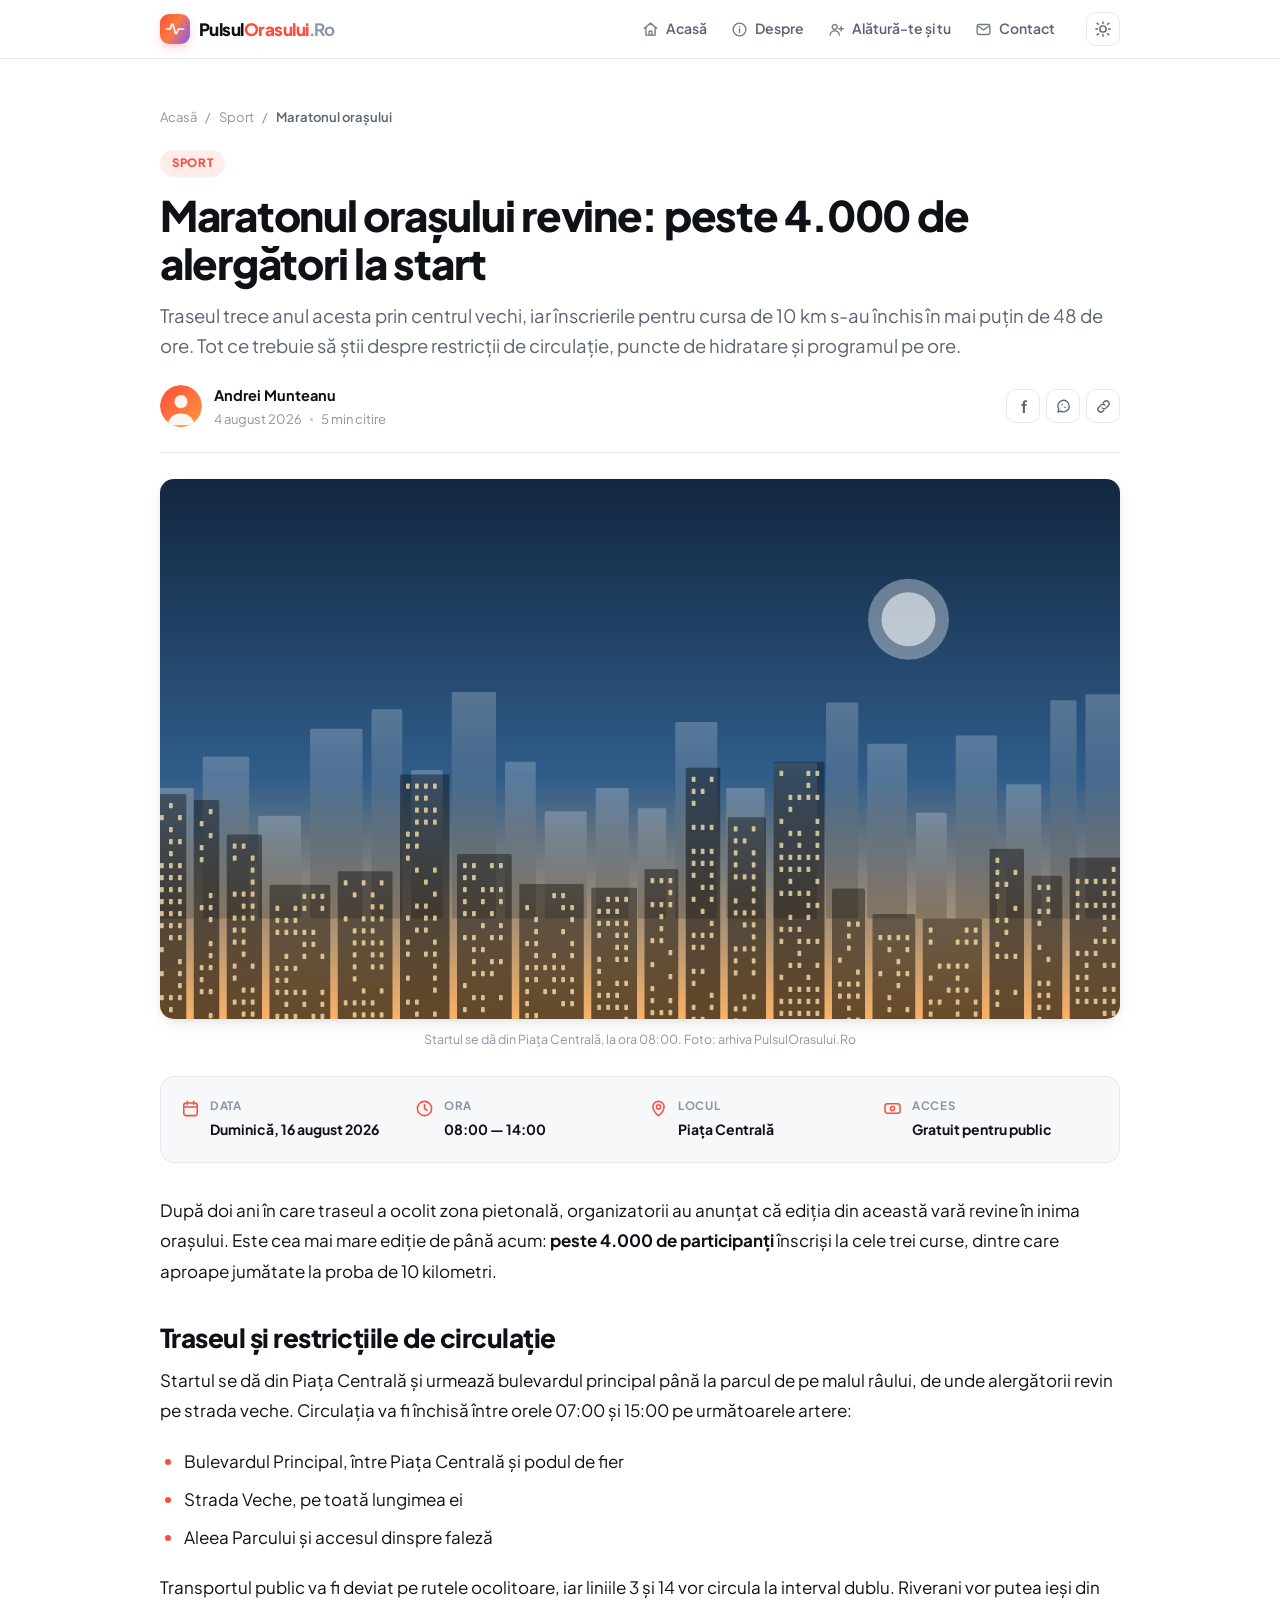
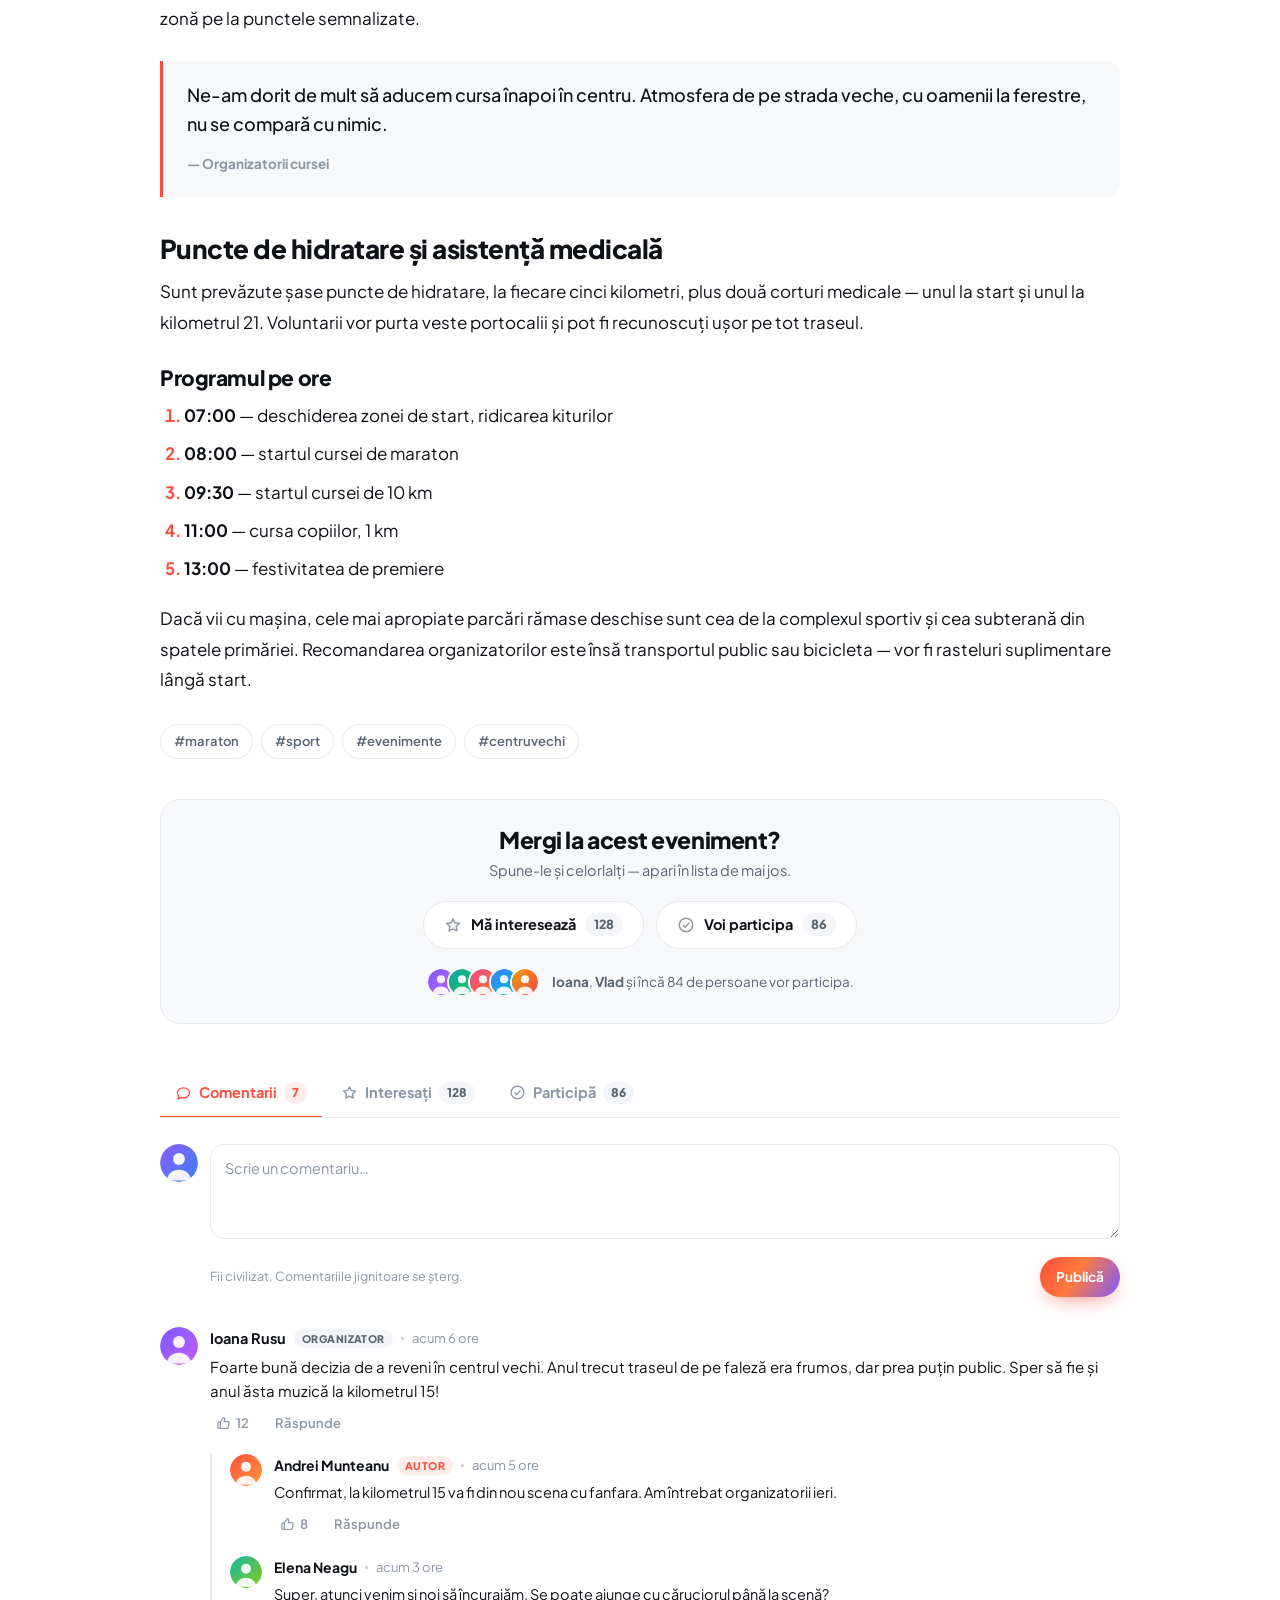
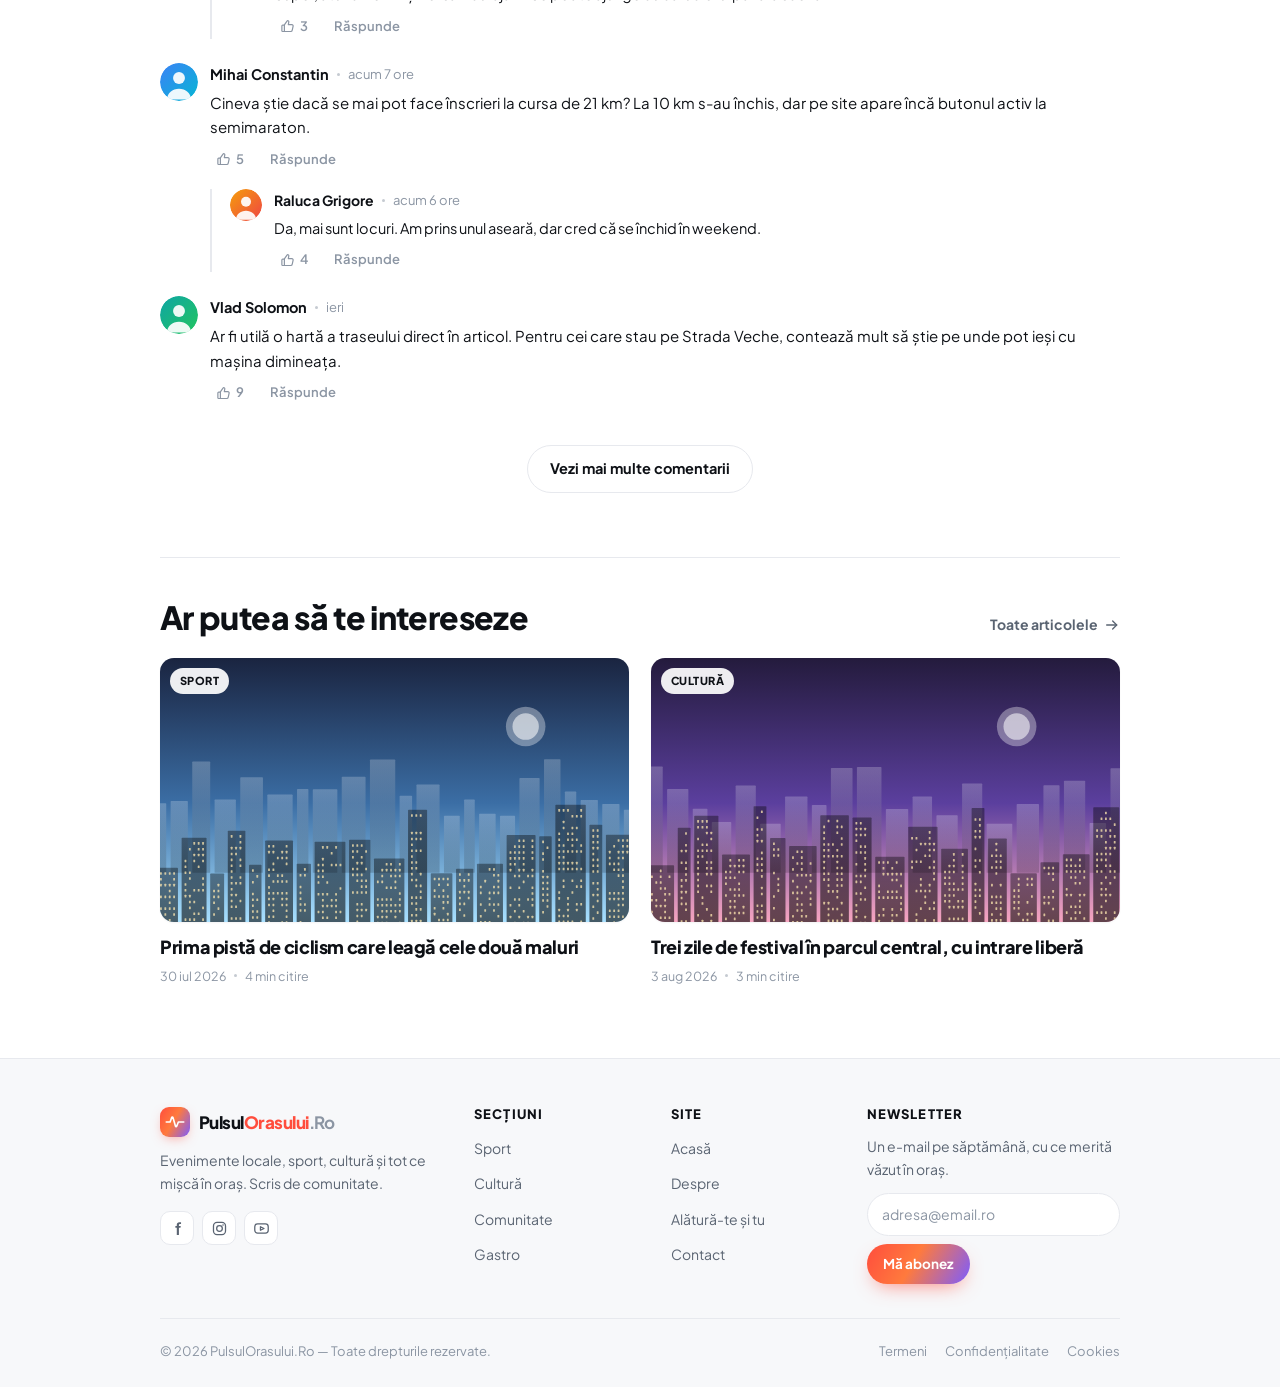
==== commit f64fa7be: "Adaugă pagina de cont și fă telefonul obligatoriu la contact - login.html: un card cu taburi între a" ====
--- a/articol.html
+++ b/articol.html
@@ -312,7 +312,7 @@
       <section class="tabs-section" aria-labelledby="tabs-title">
         <h2 class="sr-only" id="tabs-title">Discuții și participanți</h2>
 
-        <div class="tabs" role="tablist" aria-label="Comentarii și participanți">
+        <div class="tabs" role="tablist" data-tabs aria-label="Comentarii și participanți">
           <button class="tab is-active" type="button" role="tab" id="tab-comments"
                   aria-controls="panel-comments" aria-selected="true" tabindex="0">
             <svg class="ico" viewBox="0 0 24 24" aria-hidden="true">
--- a/assets/css/style.css
+++ b/assets/css/style.css
@@ -731,7 +731,10 @@
 .crumbs a:hover { color: var(--brand); }
 .crumbs__current { color: var(--text-soft); font-weight: 600; }
 
-.post { max-width: 760px; margin-inline: auto; }
+/* Articolul folosește toată lățimea containerului (1000px).
+   Dacă vrei rândurile mai scurte, la citit mai comod, pune aici un
+   max-width (ex. 760px) — restul paginii rămâne neschimbat. */
+.post { width: 100%; margin-inline: auto; }
 
 .post__cat {
   display: inline-block;
@@ -1163,3 +1166,461 @@
   .comment__replies { padding-left: 12px; }
   .tab { padding: 11px 12px; font-size: 14px; }
 }
+
+/* =========================================================================
+   PAGINA DE CONTACT
+   13. Antet de pagină
+   14. Formular
+   15. Date de contact
+   ========================================================================= */
+
+/* -------------------------- 13. ANTET DE PAGINĂ ------------------------- */
+.page-head {
+  max-width: 640px;
+  margin-bottom: 38px;
+}
+.page-title {
+  font-size: clamp(30px, 5.5vw, 42px);
+  letter-spacing: -.03em;
+  margin-bottom: 12px;
+}
+.page-lead {
+  font-size: clamp(15.5px, 2.2vw, 17.5px);
+  line-height: 1.65;
+  color: var(--text-soft);
+}
+
+/* ----------------------------- 14. FORMULAR ----------------------------- */
+.contact {
+  display: grid;
+  grid-template-columns: minmax(0, 1.55fr) minmax(0, 1fr);
+  gap: 40px;
+  align-items: start;
+}
+
+.contact__h2 {
+  font-size: 19px;
+  margin-bottom: 18px;
+}
+
+.contact__form-wrap {
+  padding: 26px;
+  border: 1px solid var(--border);
+  border-radius: var(--radius-lg);
+  background: var(--surface);
+  box-shadow: var(--shadow-sm);
+}
+
+.form { display: grid; gap: 18px; }
+
+.field-row {
+  display: grid;
+  grid-template-columns: 1fr 1fr;
+  gap: 18px;
+}
+
+/* align-content: start — altfel, când câmpul vecin de pe același rând afișează
+   o eroare pe două linii, inputul de aici s-ar întinde ca să umple spațiul. */
+.field { display: grid; gap: 7px; min-width: 0; align-content: start; }
+
+.field label {
+  font-size: 13.5px;
+  font-weight: 700;
+  color: var(--text);
+}
+.req { color: var(--brand); }
+.field__opt {
+  font-size: 12px;
+  font-weight: 600;
+  color: var(--text-faint);
+  text-transform: lowercase;
+}
+
+.field input,
+.field textarea {
+  width: 100%;
+  padding: 11px 14px;
+  border-radius: var(--radius);
+  border: 1px solid var(--border);
+  background: var(--bg);
+  font-size: 15px;
+  line-height: 1.55;
+  transition: border-color .18s var(--ease), box-shadow .18s var(--ease),
+              background-color .18s var(--ease);
+}
+.field textarea { resize: vertical; min-height: 120px; }
+.field input::placeholder,
+.field textarea::placeholder { color: var(--text-faint); }
+
+.field input:focus,
+.field textarea:focus {
+  outline: none;
+  border-color: var(--brand);
+  box-shadow: 0 0 0 3px var(--brand-soft);
+}
+
+/* Stare de eroare.
+   Culoarea de accent a site-ului e tot roșie, așa că doar conturul roșu s-ar
+   confunda cu un câmp focalizat corect. De asta punem și un fundal ușor roșu,
+   care se vede indiferent dacă e focalizat sau nu. */
+.field.has-error input,
+.field.has-error textarea,
+.field.has-error select {
+  border-color: #e0393b;
+  background-color: rgba(224, 57, 59, .055);
+}
+[data-theme="dark"] .field.has-error input,
+[data-theme="dark"] .field.has-error textarea,
+[data-theme="dark"] .field.has-error select {
+  background-color: rgba(224, 57, 59, .12);
+}
+.field.has-error input:focus,
+.field.has-error textarea:focus { box-shadow: 0 0 0 3px rgba(224, 57, 59, .16); }
+
+.field__error {
+  font-size: 12.5px;
+  font-weight: 600;
+  color: #d32f31;
+}
+[data-theme="dark"] .field__error { color: #ff8a86; }
+
+.form__foot {
+  display: flex; align-items: center; justify-content: space-between;
+  flex-wrap: wrap; gap: 14px;
+  margin-top: 2px;
+}
+.form__note { font-size: 12.5px; color: var(--text-faint); }
+.form__foot .btn .ico { width: 16px; height: 16px; }
+
+.form__success {
+  display: flex; align-items: flex-start; gap: 10px;
+  padding: 13px 16px;
+  border-radius: var(--radius);
+  border: 1px solid rgba(22, 163, 74, .35);
+  background: rgba(22, 163, 74, .1);
+  font-size: 14px;
+  font-weight: 600;
+  color: #15803d;
+}
+[data-theme="dark"] .form__success { color: #6ee7a0; }
+.form__success .ico { width: 18px; height: 18px; margin-top: 1px; color: #16a34a; }
+.form__success[hidden] { display: none; }
+
+/* ------------------------- 15. DATE DE CONTACT -------------------------- */
+.contact__info {
+  padding: 26px;
+  border: 1px solid var(--border);
+  border-radius: var(--radius-lg);
+  background: var(--bg-soft);
+}
+
+.info-list { display: grid; gap: 20px; }
+
+.info-item { display: flex; align-items: flex-start; gap: 12px; }
+.info-item__ico {
+  width: 36px; height: 36px;
+  display: grid; place-items: center;
+  border-radius: 11px;
+  background: var(--brand-soft);
+  color: var(--brand);
+  flex: none;
+}
+.info-item__ico .ico { width: 18px; height: 18px; }
+
+.info-item__label {
+  display: block;
+  font-size: 11.5px; font-weight: 800;
+  letter-spacing: .06em; text-transform: uppercase;
+  color: var(--text-faint);
+  margin-bottom: 2px;
+}
+.info-item__value {
+  display: block;
+  font-size: 14.5px; font-weight: 600;
+  line-height: 1.45;
+  color: var(--text);
+  overflow-wrap: anywhere;
+}
+a.info-item__value { transition: color .18s var(--ease); }
+a.info-item__value:hover { color: var(--brand); }
+
+.info-social {
+  margin-top: 24px;
+  padding-top: 20px;
+  border-top: 1px solid var(--border);
+}
+.info-social .socials { margin-top: 9px; }
+
+.info-cta {
+  margin-top: 20px;
+  padding-top: 20px;
+  border-top: 1px solid var(--border);
+}
+.info-cta p { font-size: 14px; color: var(--text-soft); margin-bottom: 11px; }
+
+/* ------------------- responsive pagina de contact ----------------------- */
+@media (max-width: 860px) {
+  .contact { grid-template-columns: 1fr; gap: 26px; }
+}
+
+@media (max-width: 560px) {
+  .field-row { grid-template-columns: 1fr; gap: 18px; }
+  .contact__form-wrap,
+  .contact__info { padding: 20px 16px; }
+  .form__foot { flex-direction: column; align-items: stretch; }
+  .form__foot .btn { width: 100%; }
+  .form__note { order: 2; text-align: center; }
+}
+
+/* =========================================================================
+   PAGINA DE CONT (autentificare / înregistrare)
+   16. Cardul și taburile
+   17. Buton Google, separator
+   18. Câmpuri de parolă, bifă, indicator de putere
+   ========================================================================= */
+
+/* --------------------------- 16. CARD & TABURI -------------------------- */
+.auth {
+  max-width: 480px;
+  margin-inline: auto;
+  padding-block: 8px 16px;
+}
+
+.auth__notice {
+  display: flex; align-items: flex-start; gap: 9px;
+  margin-bottom: 16px;
+  padding: 11px 15px;
+  border-radius: var(--radius);
+  border: 1px solid var(--border);
+  background: var(--bg-soft);
+  font-size: 13.5px; font-weight: 600;
+  color: var(--text-soft);
+}
+.auth__notice .ico { width: 17px; height: 17px; color: var(--brand); margin-top: 1px; }
+.auth__notice[hidden] { display: none; }
+
+.auth__card {
+  border: 1px solid var(--border);
+  border-radius: var(--radius-lg);
+  background: var(--surface);
+  box-shadow: var(--shadow-md);
+  overflow: hidden;
+}
+
+/* taburi de selecție, în stil segmented control */
+.auth-tabs {
+  display: grid;
+  grid-template-columns: 1fr 1fr;
+  gap: 4px;
+  padding: 5px;
+  margin: 18px 18px 0;
+  border-radius: var(--radius-pill);
+  background: var(--surface-2);
+}
+
+.auth-tab {
+  padding: 9px 12px;
+  border-radius: var(--radius-pill);
+  font-size: 14.5px; font-weight: 700;
+  color: var(--text-soft);
+  transition: color .2s var(--ease), background-color .2s var(--ease),
+              box-shadow .2s var(--ease);
+}
+.auth-tab:hover { color: var(--text); }
+.auth-tab.is-active {
+  background: var(--surface);
+  color: var(--brand);
+  box-shadow: var(--shadow-sm);
+}
+[data-theme="dark"] .auth-tab.is-active { background: var(--bg); }
+
+.auth-panel { padding: 22px 26px 26px; }
+.auth-panel[hidden] { display: none; }
+.auth-panel:focus { outline: none; }
+
+.auth__title { font-size: 23px; margin-bottom: 6px; }
+.auth__lead {
+  font-size: 14.5px;
+  color: var(--text-soft);
+  margin-bottom: 20px;
+}
+
+.auth__switch {
+  text-align: center;
+  font-size: 14px;
+  color: var(--text-soft);
+  margin-top: 2px;
+}
+.link-btn {
+  font-size: 14px; font-weight: 700;
+  color: var(--brand);
+  padding: 0;
+  transition: opacity .18s var(--ease);
+}
+.link-btn:hover { opacity: .78; text-decoration: underline; text-underline-offset: 3px; }
+
+.auth__foot {
+  text-align: center;
+  font-size: 13.5px;
+  color: var(--text-faint);
+  margin-top: 18px;
+}
+.auth__foot a { font-weight: 700; color: var(--text-soft); }
+.auth__foot a:hover { color: var(--brand); }
+
+/* ---------------------- 17. GOOGLE & SEPARATOR -------------------------- */
+.btn-google {
+  display: flex; align-items: center; justify-content: center; gap: 10px;
+  width: 100%;
+  padding: 11px 18px;
+  border-radius: var(--radius-pill);
+  border: 1.5px solid var(--border);
+  background: var(--surface);
+  font-size: 14.5px; font-weight: 700;
+  color: var(--text);
+  transition: border-color .18s var(--ease), background-color .18s var(--ease),
+              transform .18s var(--ease), box-shadow .18s var(--ease);
+}
+.btn-google:hover {
+  border-color: var(--text-faint);
+  transform: translateY(-2px);
+  box-shadow: var(--shadow-md);
+}
+.btn-google:active { transform: translateY(0); }
+.btn-google__ico { width: 19px; height: 19px; flex: none; }
+
+.auth__divider {
+  display: flex; align-items: center; gap: 12px;
+  margin: 18px 0;
+  color: var(--text-faint);
+  font-size: 12.5px; font-weight: 600;
+}
+.auth__divider::before,
+.auth__divider::after {
+  content: "";
+  flex: 1;
+  height: 1px;
+  background: var(--border);
+}
+
+/* ------------------- 18. PAROLĂ, BIFĂ, PUTERE PAROLĂ -------------------- */
+.field__head {
+  display: flex; align-items: baseline; justify-content: space-between; gap: 12px;
+}
+.field__link {
+  font-size: 12.5px; font-weight: 600;
+  color: var(--text-faint);
+  transition: color .18s var(--ease);
+}
+.field__link:hover { color: var(--brand); }
+
+.field select {
+  width: 100%;
+  padding: 11px 38px 11px 14px;
+  border-radius: var(--radius);
+  border: 1px solid var(--border);
+  background-color: var(--bg);
+  font-size: 15px;
+  cursor: pointer;
+  appearance: none;
+  /* săgeata, desenată inline ca să nu depindem de un fișier extern */
+  background-image: url("data:image/svg+xml,%3Csvg xmlns='http://www.w3.org/2000/svg' viewBox='0 0 24 24' fill='none' stroke='%238b95a3' stroke-width='2' stroke-linecap='round' stroke-linejoin='round'%3E%3Cpath d='m6 9 6 6 6-6'/%3E%3C/svg%3E");
+  background-repeat: no-repeat;
+  background-position: right 13px center;
+  background-size: 17px;
+  transition: border-color .18s var(--ease), box-shadow .18s var(--ease);
+}
+.field select:focus {
+  outline: none;
+  border-color: var(--brand);
+  box-shadow: 0 0 0 3px var(--brand-soft);
+}
+.field select:invalid { color: var(--text-faint); }
+.field.has-error select { border-color: #e0393b; }
+
+/* input de tip date — normalizăm aspectul între browsere */
+.field input[type="date"] { min-height: 47px; }
+.field input[type="date"]::-webkit-calendar-picker-indicator { cursor: pointer; opacity: .55; }
+.field input[type="date"]:hover::-webkit-calendar-picker-indicator { opacity: 1; }
+[data-theme="dark"] .field input[type="date"]::-webkit-calendar-picker-indicator { filter: invert(1); }
+
+/* parolă cu buton de afișare */
+.input-pass { position: relative; }
+.input-pass input { padding-right: 46px; }
+.input-pass__toggle {
+  position: absolute;
+  right: 6px; top: 50%;
+  transform: translateY(-50%);
+  width: 34px; height: 34px;
+  display: grid; place-items: center;
+  border-radius: 9px;
+  color: var(--text-faint);
+  transition: color .18s var(--ease), background-color .18s var(--ease);
+}
+.input-pass__toggle:hover { color: var(--text); background: var(--surface-2); }
+.input-pass__toggle .ico { width: 18px; height: 18px; }
+.input-pass__toggle .ico--eye-off { display: none; }
+.input-pass__toggle[aria-pressed="true"] .ico--eye { display: none; }
+.input-pass__toggle[aria-pressed="true"] .ico--eye-off { display: block; }
+
+/* bifă */
+.check {
+  display: flex; align-items: flex-start; gap: 10px;
+  font-size: 13.5px;
+  line-height: 1.5;
+  color: var(--text-soft);
+  cursor: pointer;
+}
+.check input {
+  appearance: none;
+  width: 18px; height: 18px;
+  margin: 1px 0 0;
+  flex: none;
+  border: 1.5px solid var(--border);
+  border-radius: 6px;
+  background: var(--bg);
+  cursor: pointer;
+  transition: background-color .18s var(--ease), border-color .18s var(--ease);
+}
+.check input:checked {
+  background: var(--brand) url("data:image/svg+xml,%3Csvg xmlns='http://www.w3.org/2000/svg' viewBox='0 0 24 24' fill='none' stroke='white' stroke-width='3.2' stroke-linecap='round' stroke-linejoin='round'%3E%3Cpath d='m5 12.5 4.5 4.5L19 7'/%3E%3C/svg%3E") center / 13px no-repeat;
+  border-color: var(--brand);
+}
+.check input:focus-visible { outline: 2px solid var(--brand); outline-offset: 2px; }
+.check a { color: var(--brand); font-weight: 600; text-decoration: underline; text-underline-offset: 2px; }
+.field.has-error .check input { border-color: #e0393b; }
+
+/* indicator de putere a parolei */
+.pass-meter {
+  display: flex; align-items: center; gap: 10px;
+  margin-top: 2px;
+}
+.pass-meter[hidden] { display: none; }
+.pass-meter__bars { display: flex; gap: 4px; flex: 1; }
+.pass-meter__bars span {
+  flex: 1;
+  height: 4px;
+  border-radius: 3px;
+  background: var(--surface-2);
+  transition: background-color .25s var(--ease);
+}
+.pass-meter__label {
+  font-size: 12px; font-weight: 700;
+  color: var(--text-faint);
+  min-width: 62px;
+  text-align: right;
+}
+
+.pass-meter[data-score="1"] .pass-meter__bars span:nth-child(-n+1) { background: #e0393b; }
+.pass-meter[data-score="2"] .pass-meter__bars span:nth-child(-n+2) { background: #f0a028; }
+.pass-meter[data-score="3"] .pass-meter__bars span:nth-child(-n+3) { background: #3b9ae0; }
+.pass-meter[data-score="4"] .pass-meter__bars span { background: #16a34a; }
+
+.btn--block { width: 100%; }
+
+/* ---------------------- responsive pagina de cont ----------------------- */
+@media (max-width: 560px) {
+  .auth-tabs { margin: 14px 14px 0; }
+  .auth-panel { padding: 20px 16px 22px; }
+  .auth__title { font-size: 21px; }
+}
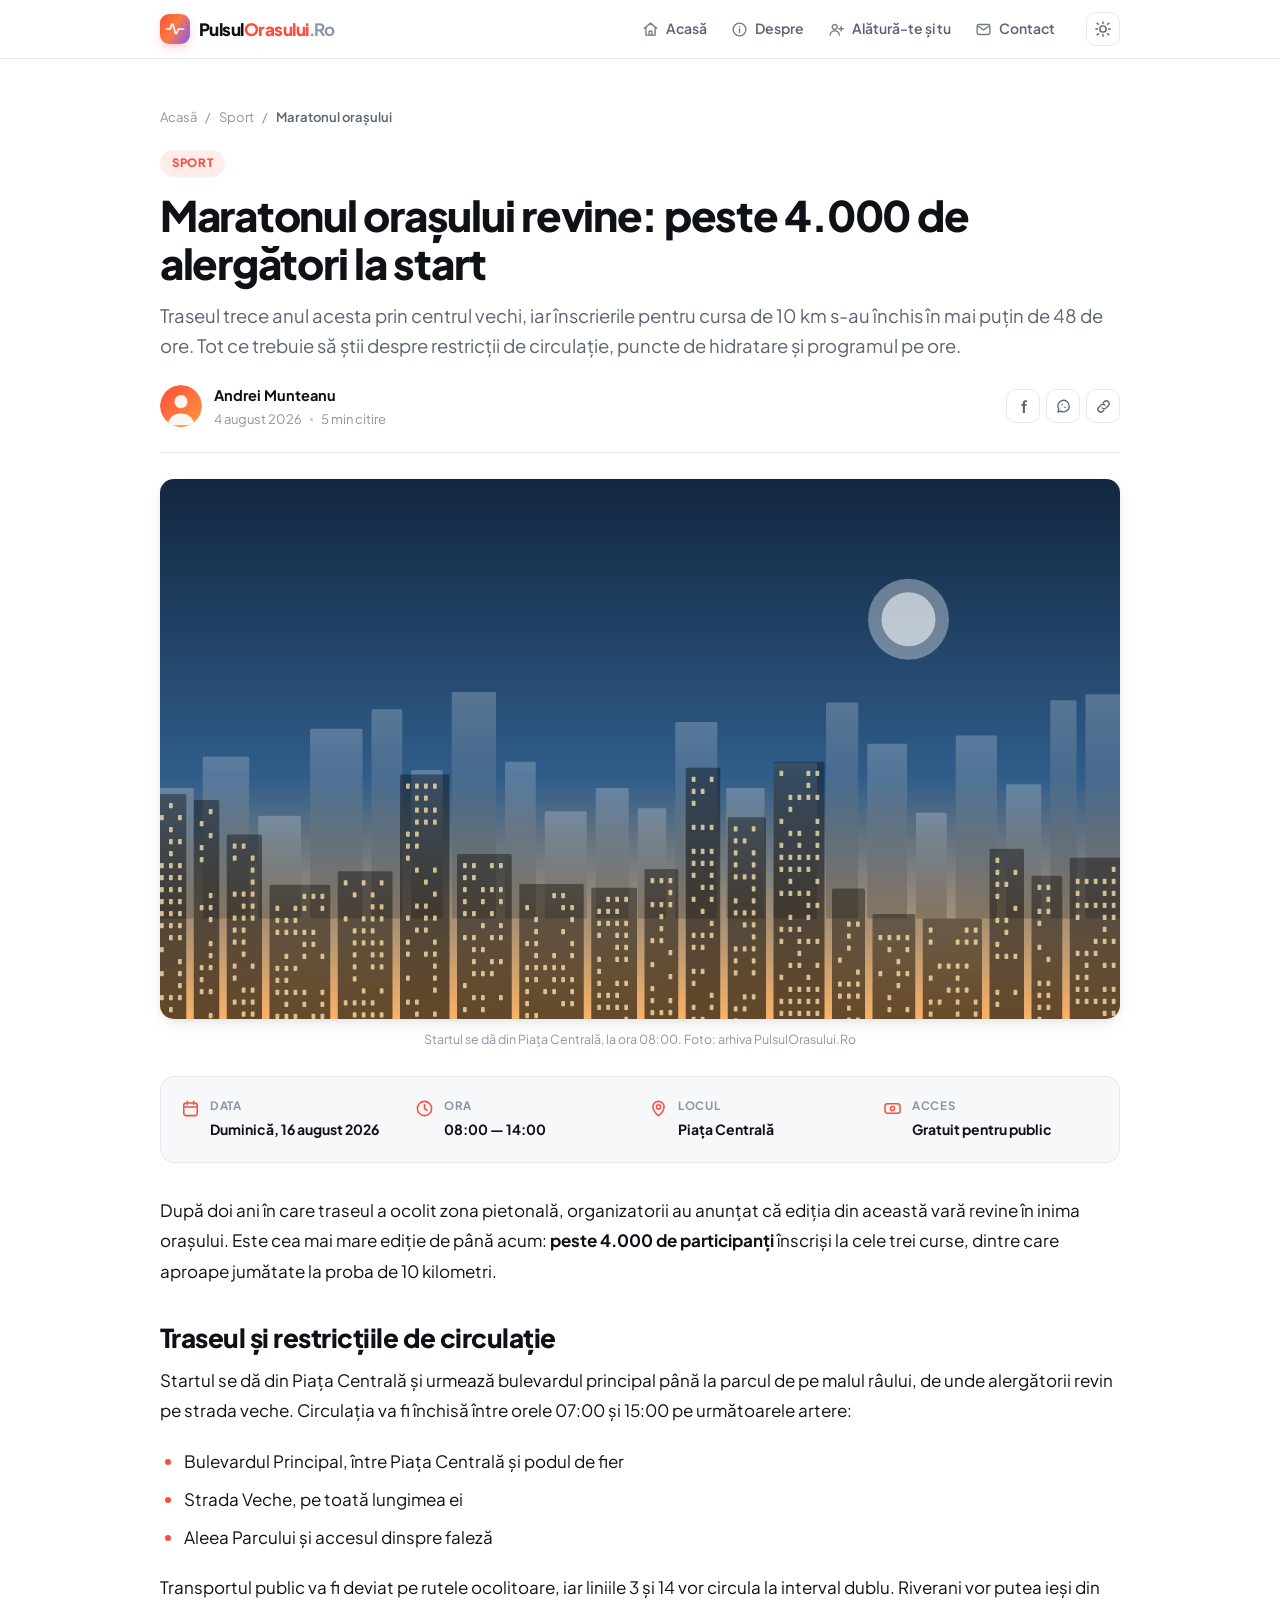
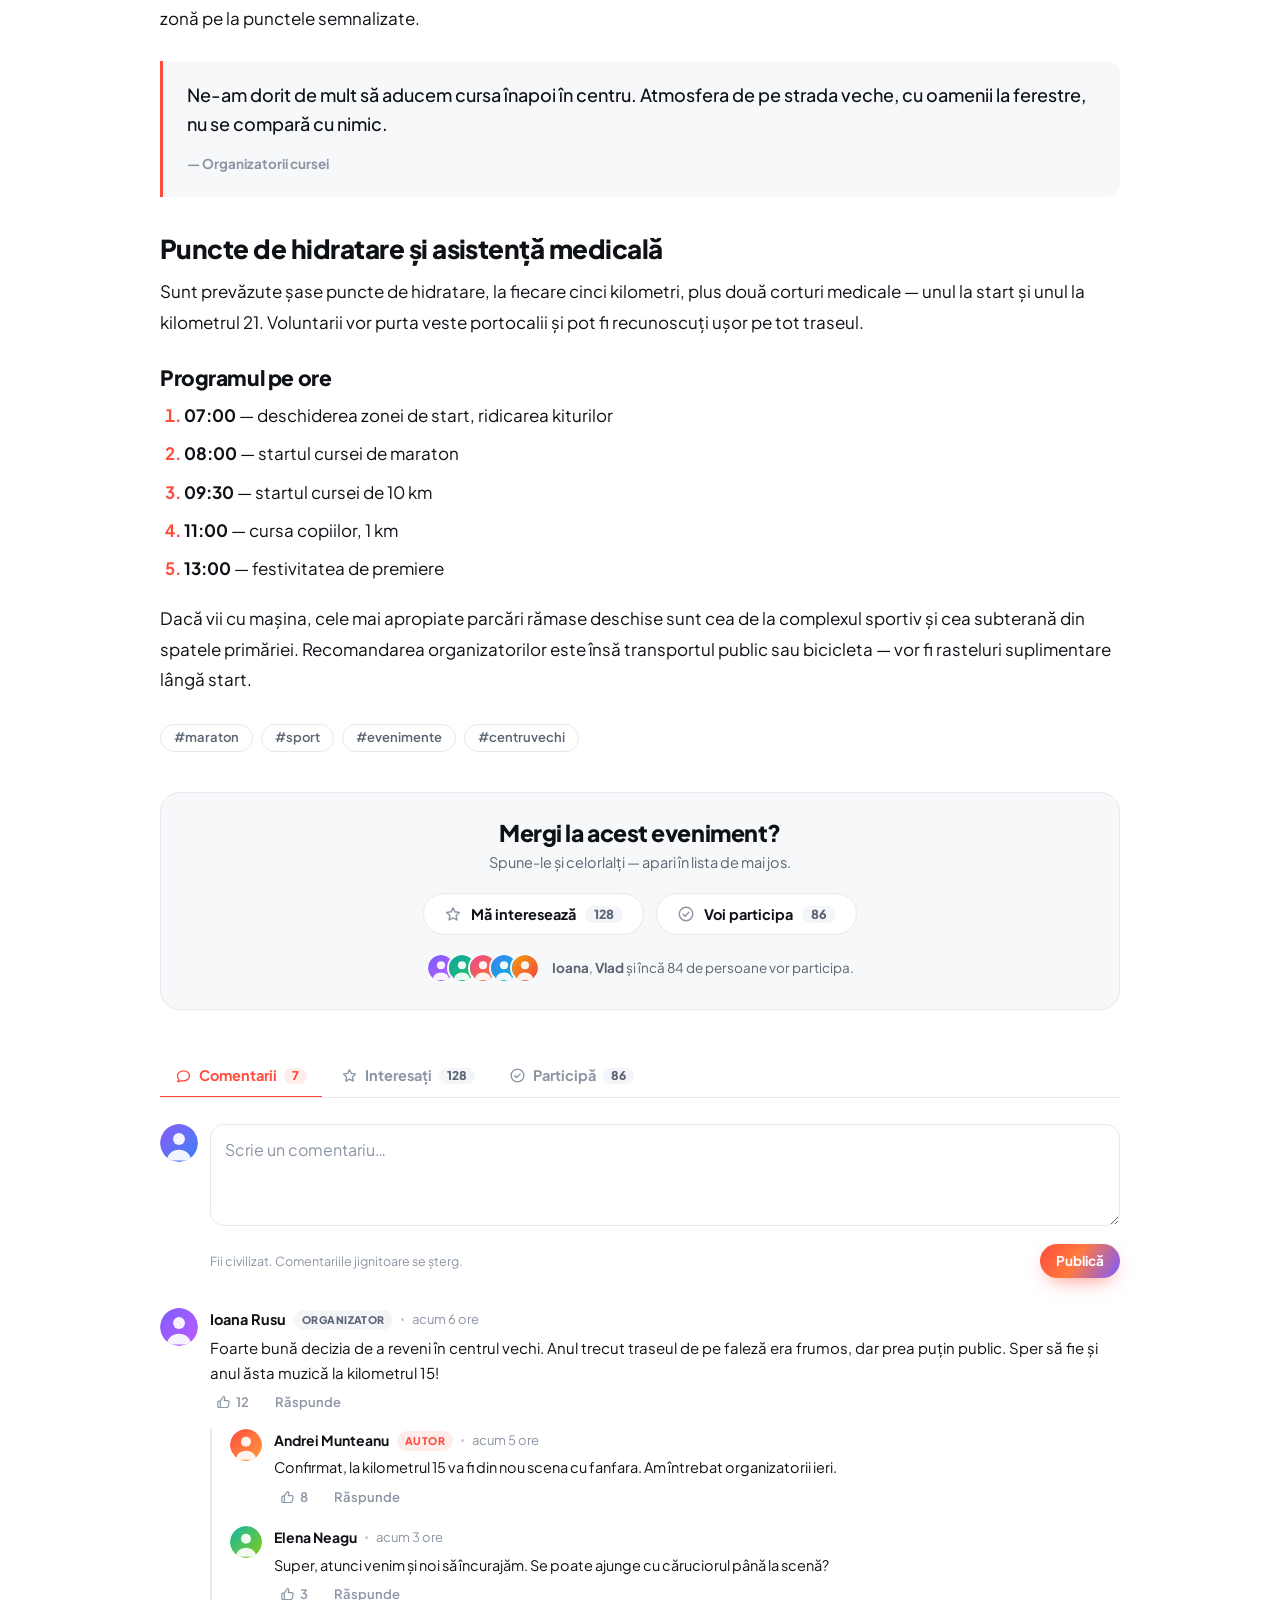
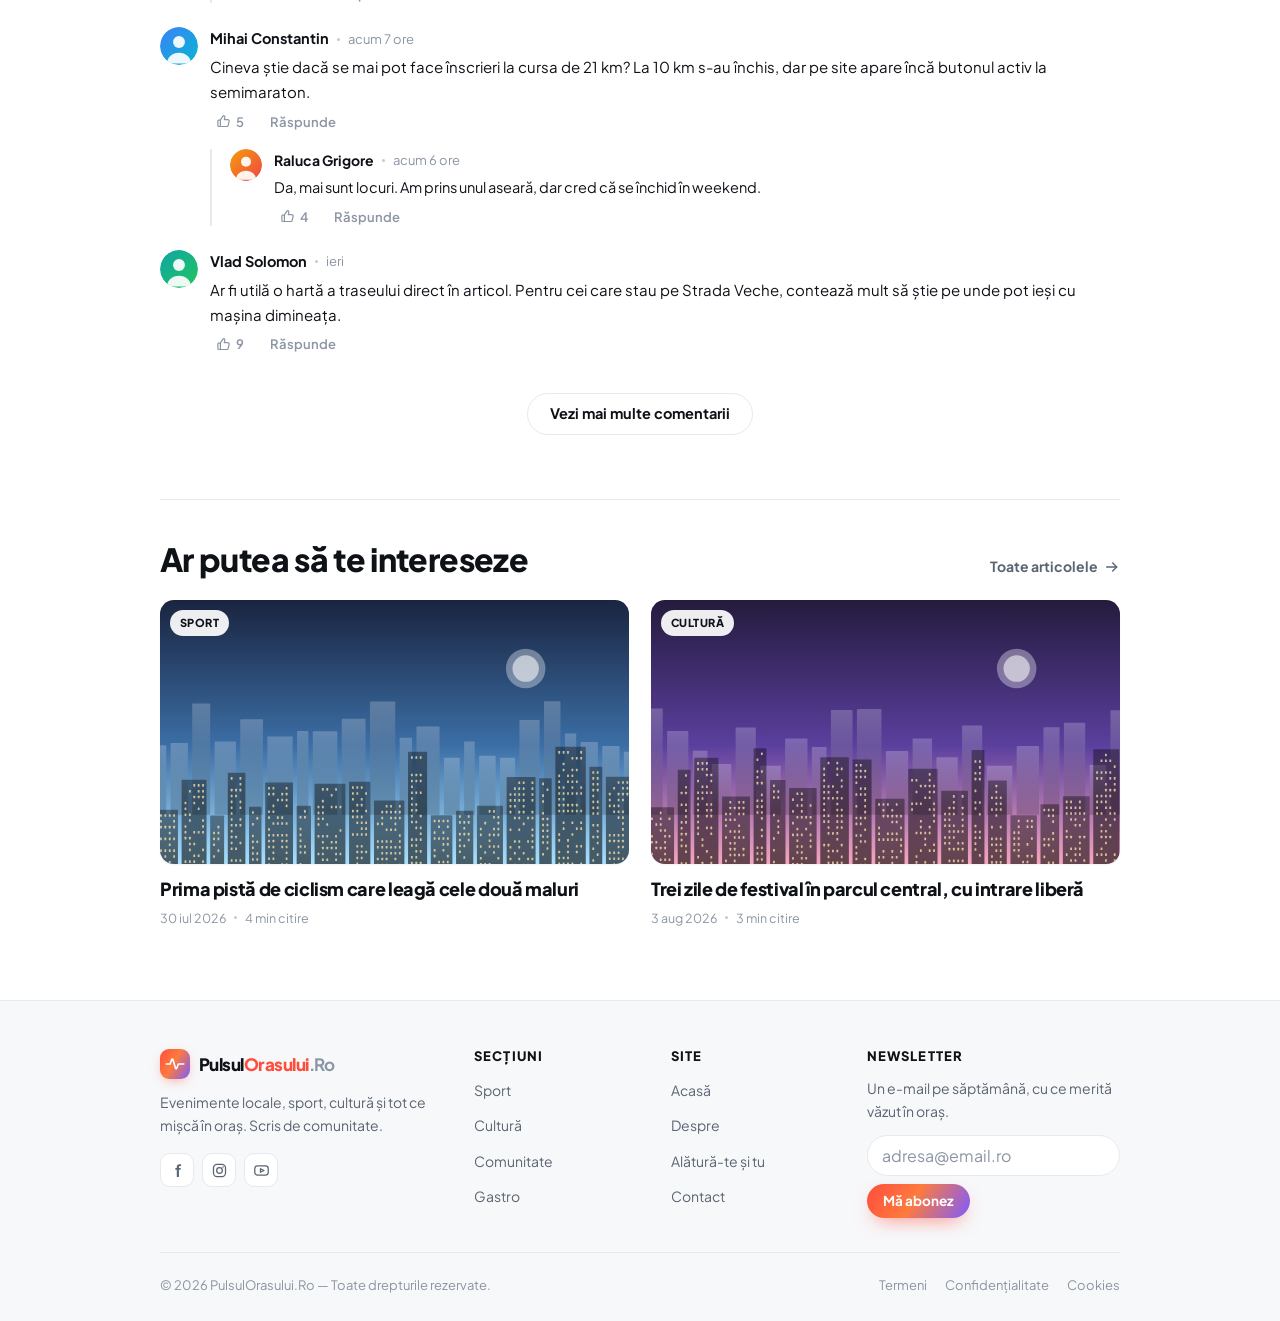
==== commit 75b9d028: "Mută „Alătură-te și tu" pe login.html și normalizează între dispozitive Legături: - cele 14 trimiter" ====
--- a/articol.html
+++ b/articol.html
@@ -72,7 +72,7 @@
           </a>
         </li>
         <li>
-          <a class="nav__link" href="alatura-te.html">
+          <a class="nav__link" href="login.html#inregistrare">
             <svg class="ico" viewBox="0 0 24 24" aria-hidden="true">
               <circle cx="9.5" cy="8.5" r="3.5"/><path d="M3 20c0-3.6 2.9-6 6.5-6s6.5 2.4 6.5 6"/>
               <path d="M18.5 8v6"/><path d="M21.5 11h-6"/>
@@ -727,7 +727,7 @@
         <ul>
           <li><a href="index.html">Acasă</a></li>
           <li><a href="despre.html">Despre</a></li>
-          <li><a href="alatura-te.html">Alătură-te și tu</a></li>
+          <li><a href="login.html#inregistrare">Alătură-te și tu</a></li>
           <li><a href="contact.html">Contact</a></li>
         </ul>
       </nav>
--- a/assets/css/style.css
+++ b/assets/css/style.css
@@ -38,6 +38,7 @@
   /* sistem */
   --wrap:         1000px;
   --header-h:     58px;
+  --field-h:      48px;
   --radius:       14px;
   --radius-lg:    20px;
   --radius-pill:  999px;
@@ -609,7 +610,7 @@
   border-radius: var(--radius-pill);
   border: 1px solid var(--border);
   background: var(--surface);
-  font-size: 14px;
+  font-size: 16px;
   transition: border-color .18s var(--ease), box-shadow .18s var(--ease);
 }
 .news-form input::placeholder { color: var(--text-faint); }
@@ -829,22 +830,24 @@
 .event-box__item strong { font-size: 14px; font-weight: 700; line-height: 1.35; }
 
 /* corpul articolului */
-.post__body { margin-top: 32px; font-size: 17px; line-height: 1.78; }
-.post__body > p { margin-bottom: 20px; color: var(--text); }
-.post__body h2 { font-size: clamp(21px, 3.4vw, 26px); margin: 36px 0 12px; }
-.post__body h3 { font-size: clamp(18px, 2.8vw, 21px); margin: 28px 0 10px; }
-.post__body ul, .post__body ol { margin: 0 0 20px; padding-left: 24px; }
-.post__body ul { list-style: disc; }
-.post__body ol { list-style: decimal; }
-.post__body li { margin-bottom: 8px; }
-.post__body li::marker { color: var(--brand); font-weight: 700; }
-.post__body a:not(.tag) {
+/* Stilul de text lung. .prose e același lucru, folosit de paginile fără
+   antet de articol (Despre etc.), ca să nu duplicăm regulile. */
+.post__body, .prose { margin-top: 32px; font-size: 17px; line-height: 1.78; }
+.post__body > p, .prose > p { margin-bottom: 20px; color: var(--text); }
+.post__body h2, .prose h2 { font-size: clamp(21px, 3.4vw, 26px); margin: 36px 0 12px; }
+.post__body h3, .prose h3 { font-size: clamp(18px, 2.8vw, 21px); margin: 28px 0 10px; }
+.post__body ul, .post__body ol, .prose ul, .prose ol { margin: 0 0 20px; padding-left: 24px; }
+.post__body ul, .prose ul { list-style: disc; }
+.post__body ol, .prose ol { list-style: decimal; }
+.post__body li, .prose li { margin-bottom: 8px; }
+.post__body li::marker, .prose li::marker { color: var(--brand); font-weight: 700; }
+.post__body a:not(.tag), .prose a {
   color: var(--brand); font-weight: 600;
   text-decoration: underline; text-underline-offset: 3px;
   text-decoration-thickness: 1.5px;
 }
 
-.post__body blockquote {
+.post__body blockquote, .prose blockquote {
   margin: 28px 0;
   padding: 20px 24px;
   border-left: 3px solid var(--brand);
@@ -853,8 +856,8 @@
   font-size: 18px;
   line-height: 1.6;
 }
-.post__body blockquote p { margin-bottom: 10px; font-weight: 500; }
-.post__body blockquote cite {
+.post__body blockquote p, .prose blockquote p { margin-bottom: 10px; font-weight: 500; }
+.post__body blockquote cite, .prose blockquote cite {
   font-size: 13.5px; font-style: normal; font-weight: 700;
   color: var(--text-faint);
 }
@@ -995,7 +998,7 @@
   border-radius: var(--radius);
   border: 1px solid var(--border);
   background: var(--surface);
-  font-size: 14.5px;
+  font-size: 16px;
   line-height: 1.6;
   resize: vertical;
   transition: border-color .18s var(--ease), box-shadow .18s var(--ease);
@@ -1080,7 +1083,7 @@
   border-radius: 12px;
   border: 1px solid var(--border);
   background: var(--surface);
-  font-size: 14px; line-height: 1.55;
+  font-size: 16px; line-height: 1.55;
   resize: vertical;
   transition: border-color .18s var(--ease), box-shadow .18s var(--ease);
 }
@@ -1160,7 +1163,7 @@
 
 @media (max-width: 560px) {
   .event-box { grid-template-columns: 1fr; padding: 16px; }
-  .post__body { font-size: 16px; }
+  .post__body, .prose { font-size: 16px; }
   .rsvp { padding: 20px 16px; }
   .rsvp__btn { flex: 1 1 100%; justify-content: center; }
   .comment__replies { padding-left: 12px; }
@@ -1236,14 +1239,17 @@
   text-transform: lowercase;
 }
 
+/* Toate câmpurile au aceeași înălțime: input-urile de text ajung natural la
+   ~47px, dar select-ul și inputul de dată ies mai înalte, așa că le fixăm. */
 .field input,
 .field textarea {
   width: 100%;
+  min-height: var(--field-h);
   padding: 11px 14px;
   border-radius: var(--radius);
   border: 1px solid var(--border);
   background: var(--bg);
-  font-size: 15px;
+  font-size: 16px;
   line-height: 1.55;
   transition: border-color .18s var(--ease), box-shadow .18s var(--ease),
               background-color .18s var(--ease);
@@ -1516,11 +1522,12 @@
 
 .field select {
   width: 100%;
-  padding: 11px 38px 11px 14px;
+  height: var(--field-h);
+  padding: 0 38px 0 14px;
   border-radius: var(--radius);
   border: 1px solid var(--border);
   background-color: var(--bg);
-  font-size: 15px;
+  font-size: 16px;
   cursor: pointer;
   appearance: none;
   /* săgeata, desenată inline ca să nu depindem de un fișier extern */
@@ -1538,11 +1545,41 @@
 .field select:invalid { color: var(--text-faint); }
 .field.has-error select { border-color: #e0393b; }
 
-/* input de tip date — normalizăm aspectul între browsere */
-.field input[type="date"] { min-height: 47px; }
-.field input[type="date"]::-webkit-calendar-picker-indicator { cursor: pointer; opacity: .55; }
-.field input[type="date"]:hover::-webkit-calendar-picker-indicator { opacity: 1; }
-[data-theme="dark"] .field input[type="date"]::-webkit-calendar-picker-indicator { filter: invert(1); }
+/* Input de tip dată.
+   Fiecare browser îl desenează altfel: Chrome pe desktop pune o iconiță de
+   calendar, Samsung Internet pe Android pune o săgeată mică lipită de margine,
+   iar Safari nu pune nimic. Ca să arate la fel peste tot, ascundem complet
+   decorul nativ și desenăm noi iconița, la fel ca săgeata de la select. */
+.field input[type="date"] {
+  appearance: none;
+  -webkit-appearance: none;
+  height: var(--field-h);
+  padding: 0 42px 0 14px;
+  background-image: url("data:image/svg+xml,%3Csvg xmlns='http://www.w3.org/2000/svg' viewBox='0 0 24 24' fill='none' stroke='%238b95a3' stroke-width='1.9' stroke-linecap='round' stroke-linejoin='round'%3E%3Crect x='3.5' y='5' width='17' height='16' rx='3'/%3E%3Cpath d='M8 3v4M16 3v4M3.5 10h17'/%3E%3C/svg%3E");
+  background-repeat: no-repeat;
+  background-position: right 12px center;
+  background-size: 18px;
+}
+
+/* Indicatorul nativ devine invizibil, dar rămâne clicabil peste iconița
+   noastră, ca atingerea din dreapta să deschidă tot calendarul browserului. */
+.field input[type="date"]::-webkit-calendar-picker-indicator {
+  opacity: 0;
+  width: 30px;
+  height: 30px;
+  margin: 0 -8px 0 0;
+  padding: 0;
+  cursor: pointer;
+}
+
+/* Safari pe iPhone centrează valoarea; o aducem la stânga, ca în restul formularului. */
+.field input[type="date"]::-webkit-date-and-time-value { text-align: left; }
+
+/* Câmpul gol arată identic cu unul completat în unele browsere de Android,
+   așa că îi dăm iconiței puțin mai mult contrast la focus. */
+.field input[type="date"]:focus {
+  background-image: url("data:image/svg+xml,%3Csvg xmlns='http://www.w3.org/2000/svg' viewBox='0 0 24 24' fill='none' stroke='%23ff4d3d' stroke-width='1.9' stroke-linecap='round' stroke-linejoin='round'%3E%3Crect x='3.5' y='5' width='17' height='16' rx='3'/%3E%3Cpath d='M8 3v4M16 3v4M3.5 10h17'/%3E%3C/svg%3E");
+}
 
 /* parolă cu buton de afișare */
 .input-pass { position: relative; }
@@ -1571,11 +1608,15 @@
   color: var(--text-soft);
   cursor: pointer;
 }
+/* Bifa e tot un <input>, deci moștenește lățimea și înălțimea de câmp din
+   regula .field input. Le anulăm aici, ca să rămână un pătrat de 18px. */
 .check input {
   appearance: none;
   width: 18px; height: 18px;
+  min-height: 0;
+  padding: 0;
+  flex: none;
   margin: 1px 0 0;
-  flex: none;
   border: 1.5px solid var(--border);
   border-radius: 6px;
   background: var(--bg);
@@ -1624,3 +1665,98 @@
   .auth-panel { padding: 20px 16px 22px; }
   .auth__title { font-size: 21px; }
 }
+
+/* =========================================================================
+   19. NORMALIZARE ÎNTRE DISPOZITIVE
+
+   Scopul acestei secțiuni: aceeași pagină să arate la fel pe iPhone, pe
+   Android și pe desktop. Sunt adunate aici, într-un singur loc, diferențele
+   pe care browserele le introduc de la ele — mai ales Safari pe iOS.
+   ========================================================================= */
+
+/* --- 1. iOS nu mai mărește pagina la atingerea unui câmp ---------------- */
+/* Safari pe iPhone mărește automat pagina când focalizezi un câmp cu textul
+   sub 16px. Pe Android nu se întâmplă, deci ecranul „sare" doar pe iPhone.
+   Toate câmpurile sunt la 16px tocmai ca să nu apară diferența — dacă adaugi
+   un câmp nou, ține minte pragul ăsta. */
+input, textarea, select { font-size: 16px; }
+
+/* --- 2. Fără decor nativ pe controale ---------------------------------- */
+/* iOS desenează singur colțuri rotunjite, umbre interioare și gradient pe
+   inputuri și butoane. Le scoatem, ca aspectul să vină doar din CSS-ul nostru. */
+input, textarea, select, button {
+  appearance: none;
+  -webkit-appearance: none;
+  border-radius: 0;                 /* îl redau apoi regulile componentelor */
+  background-clip: padding-box;
+}
+input, textarea { -webkit-border-radius: 0; }
+
+/* Le punem la loc raza de colț, după ce am șters-o mai sus. */
+.field input, .field textarea, .field select,
+.news-form input, .comment-form textarea, .reply-form textarea {
+  border-radius: var(--radius);
+}
+.news-form input { border-radius: var(--radius-pill); }
+.reply-form textarea { border-radius: 12px; }
+.check input { border-radius: 6px; }
+.btn, .btn-google, .rsvp__btn, .chip, .tag { border-radius: var(--radius-pill); }
+.theme-toggle, .nav__burger, .icon-btn, .socials a { border-radius: 10px; }
+.input-pass__toggle { border-radius: 9px; }
+
+/* --- 3. Text de aceeași mărime la rotirea ecranului --------------------- */
+/* Fără asta, Safari pe iOS îngroașă textul când treci în modul peisaj. */
+html {
+  -webkit-text-size-adjust: 100%;
+  -moz-text-size-adjust: 100%;
+  text-size-adjust: 100%;
+}
+
+/* --- 4. Fără litere îngroșate artificial ------------------------------- */
+/* Dacă fontul nu s-a încărcat încă, unele browsere „îngroașă" ele literele,
+   iar rezultatul diferă de la un sistem la altul. Preferăm să nu o facă. */
+html { font-synthesis: none; -webkit-font-synthesis: none; }
+
+/* --- 5. Fără dreptunghiul gri la atingere ------------------------------ */
+/* Safari și Chrome pe Android desenează un fundal la atingere, cu culori
+   diferite. Îl scoatem; starea apăsat vine din :active, definit de noi. */
+html { -webkit-tap-highlight-color: transparent; }
+
+/* --- 6. Zona sigură de pe telefoanele cu decupaj ------------------------ */
+/* Pagina folosește viewport-fit=cover, deci conținutul ar putea intra sub
+   decupajul camerei sau sub bara de jos. Aici îi ținem la distanță. */
+.wrap, .nav {
+  padding-left: max(20px, env(safe-area-inset-left));
+  padding-right: max(20px, env(safe-area-inset-right));
+}
+.site-footer { padding-bottom: max(24px, env(safe-area-inset-bottom)); }
+.toast { bottom: max(26px, env(safe-area-inset-bottom)); }
+
+@media (max-width: 560px) {
+  .wrap, .nav, .nav__menu {
+    padding-left: max(16px, env(safe-area-inset-left));
+    padding-right: max(16px, env(safe-area-inset-right));
+  }
+}
+
+/* --- 7. Aceeași înălțime de rând la butoane ---------------------------- */
+/* Safari ignoră line-height moștenit pe <button>, de unde diferențe de
+   câțiva pixeli față de Android. */
+button, input, select, textarea { line-height: normal; }
+.btn, .btn-google, .rsvp__btn, .chip, .tag, .auth-tab, .tab { line-height: 1.2; }
+textarea { line-height: 1.6; }
+
+/* --- 8. Câmpurile completate automat -------------------------------------
+   Chrome pune un fundal galben peste inputurile completate automat, care
+   strică tema întunecată. Îl înlocuim cu culorile noastre. */
+input:-webkit-autofill,
+input:-webkit-autofill:hover,
+input:-webkit-autofill:focus {
+  -webkit-text-fill-color: var(--text);
+  -webkit-box-shadow: 0 0 0 100px var(--bg) inset;
+  caret-color: var(--text);
+}
+
+/* --- 9. Derulare fără efecte diferite ---------------------------------- */
+body { overscroll-behavior-y: none; }
+.tabs, .slideshow__track { -webkit-overflow-scrolling: touch; }
